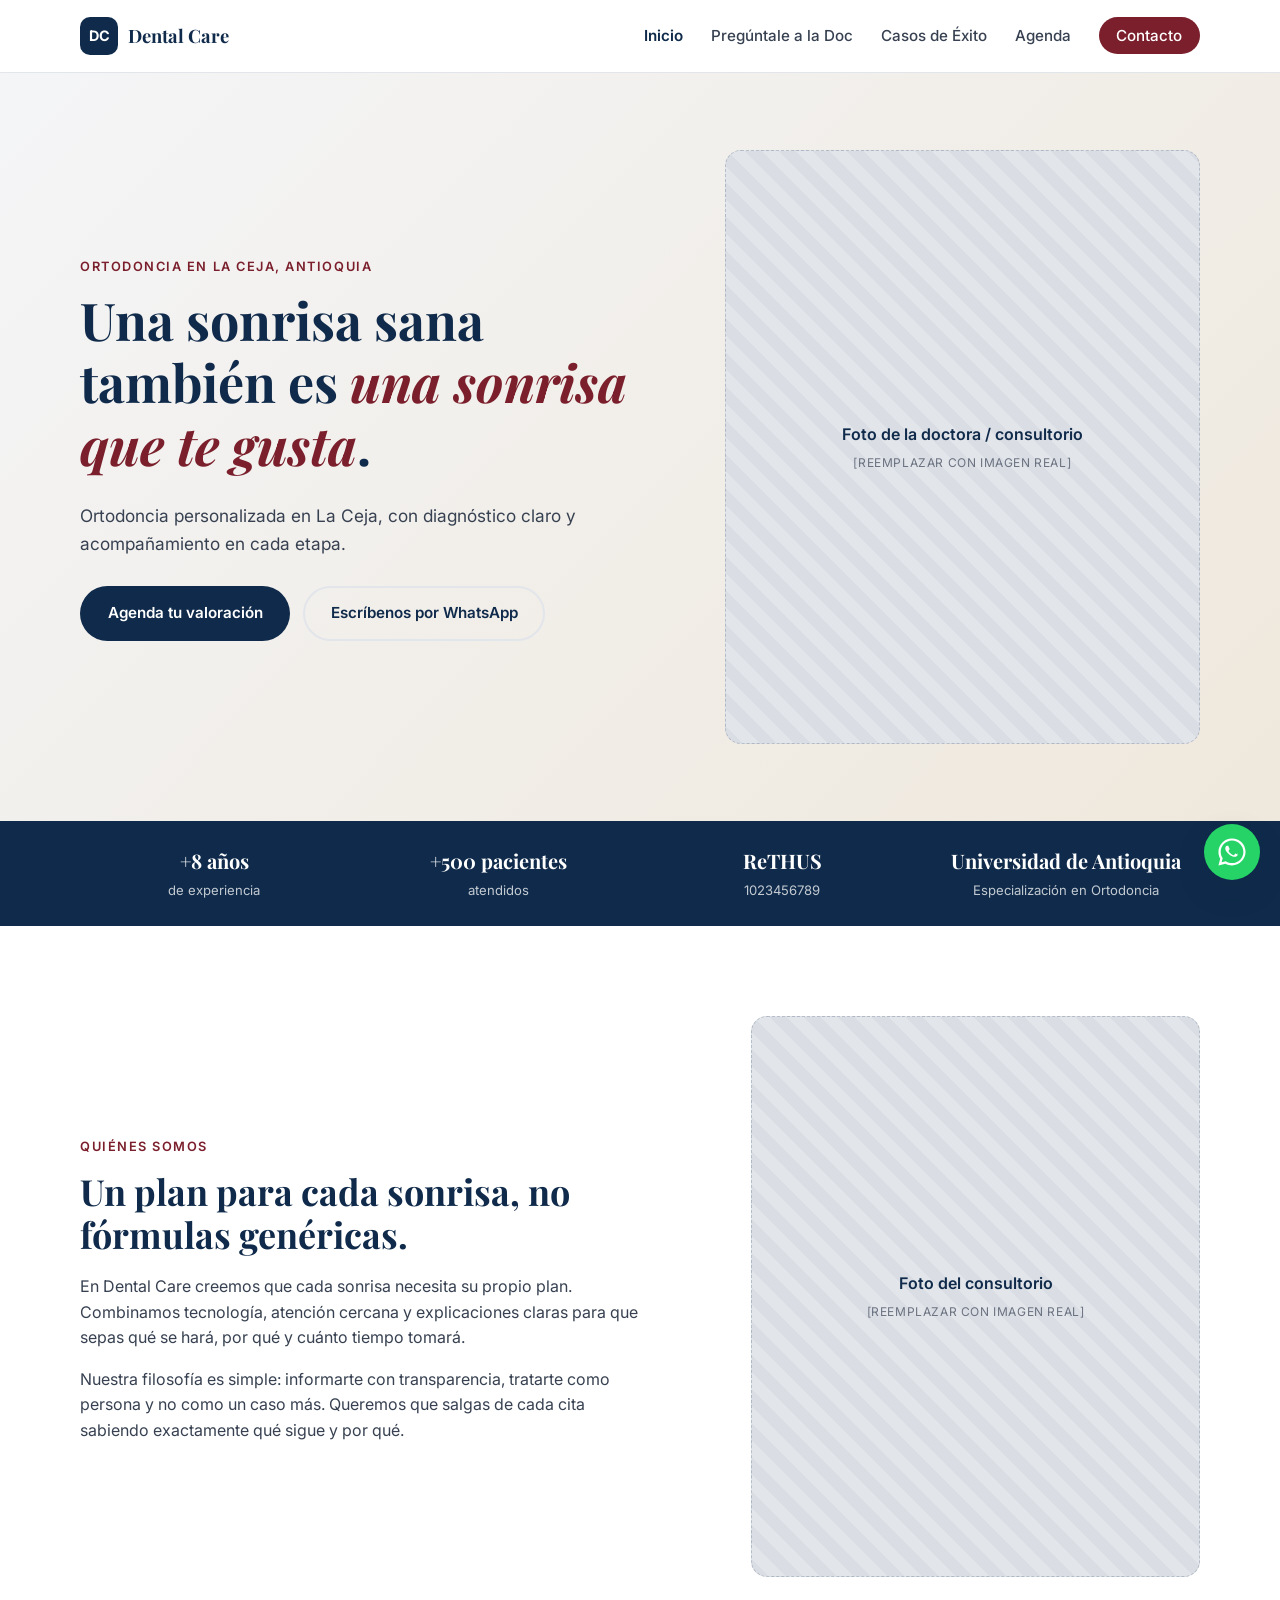
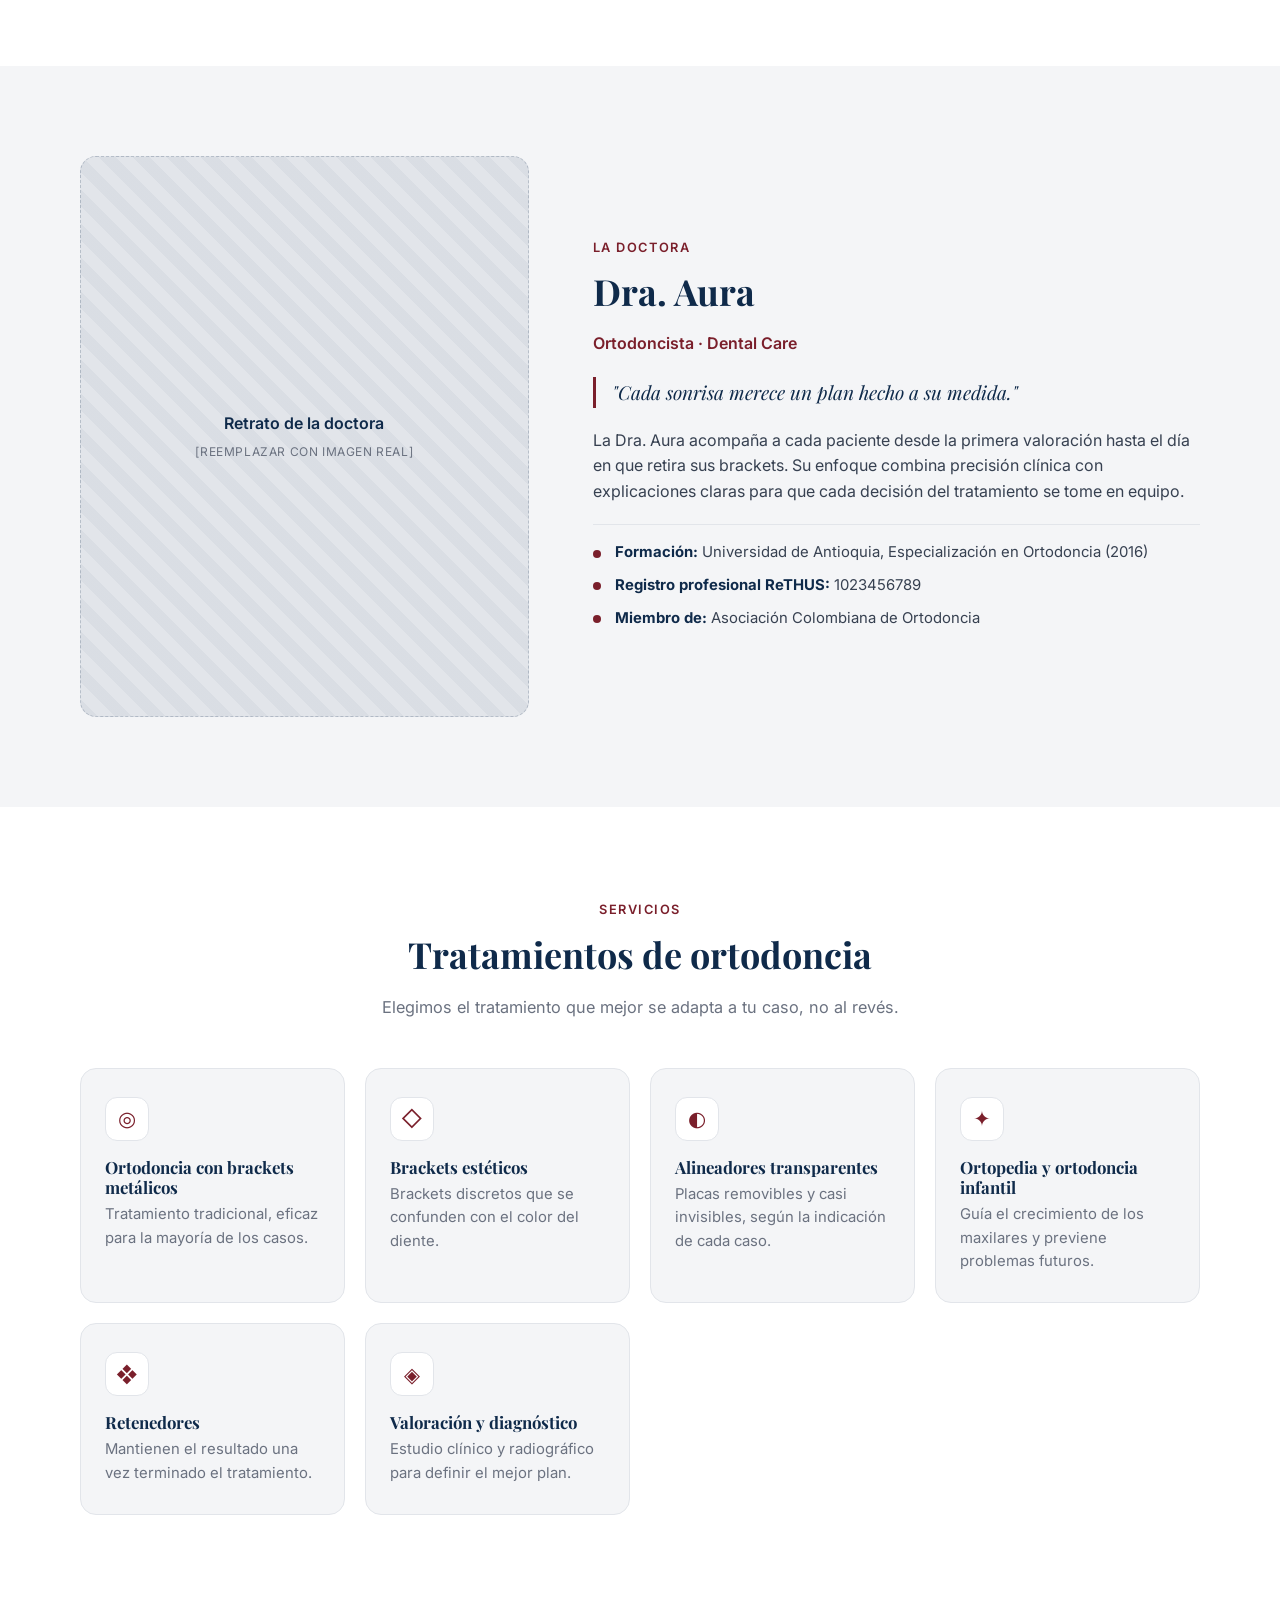
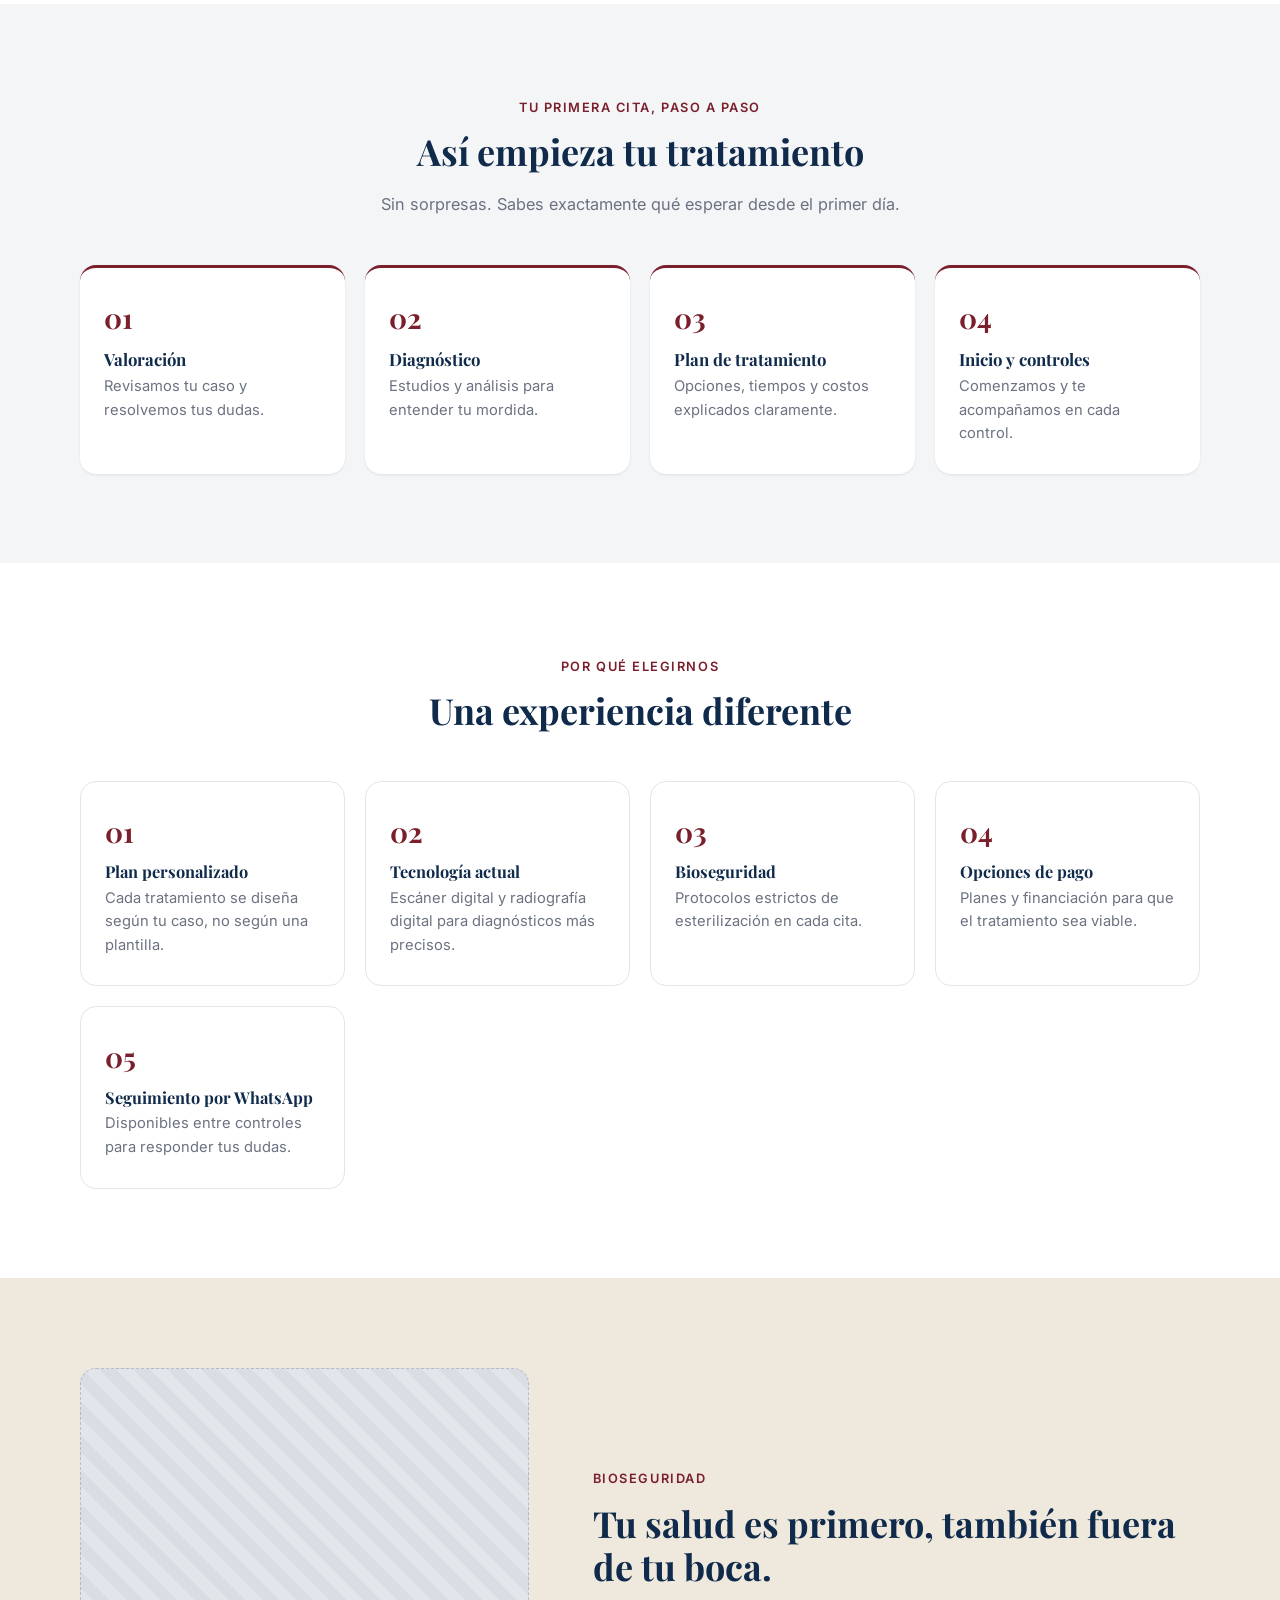
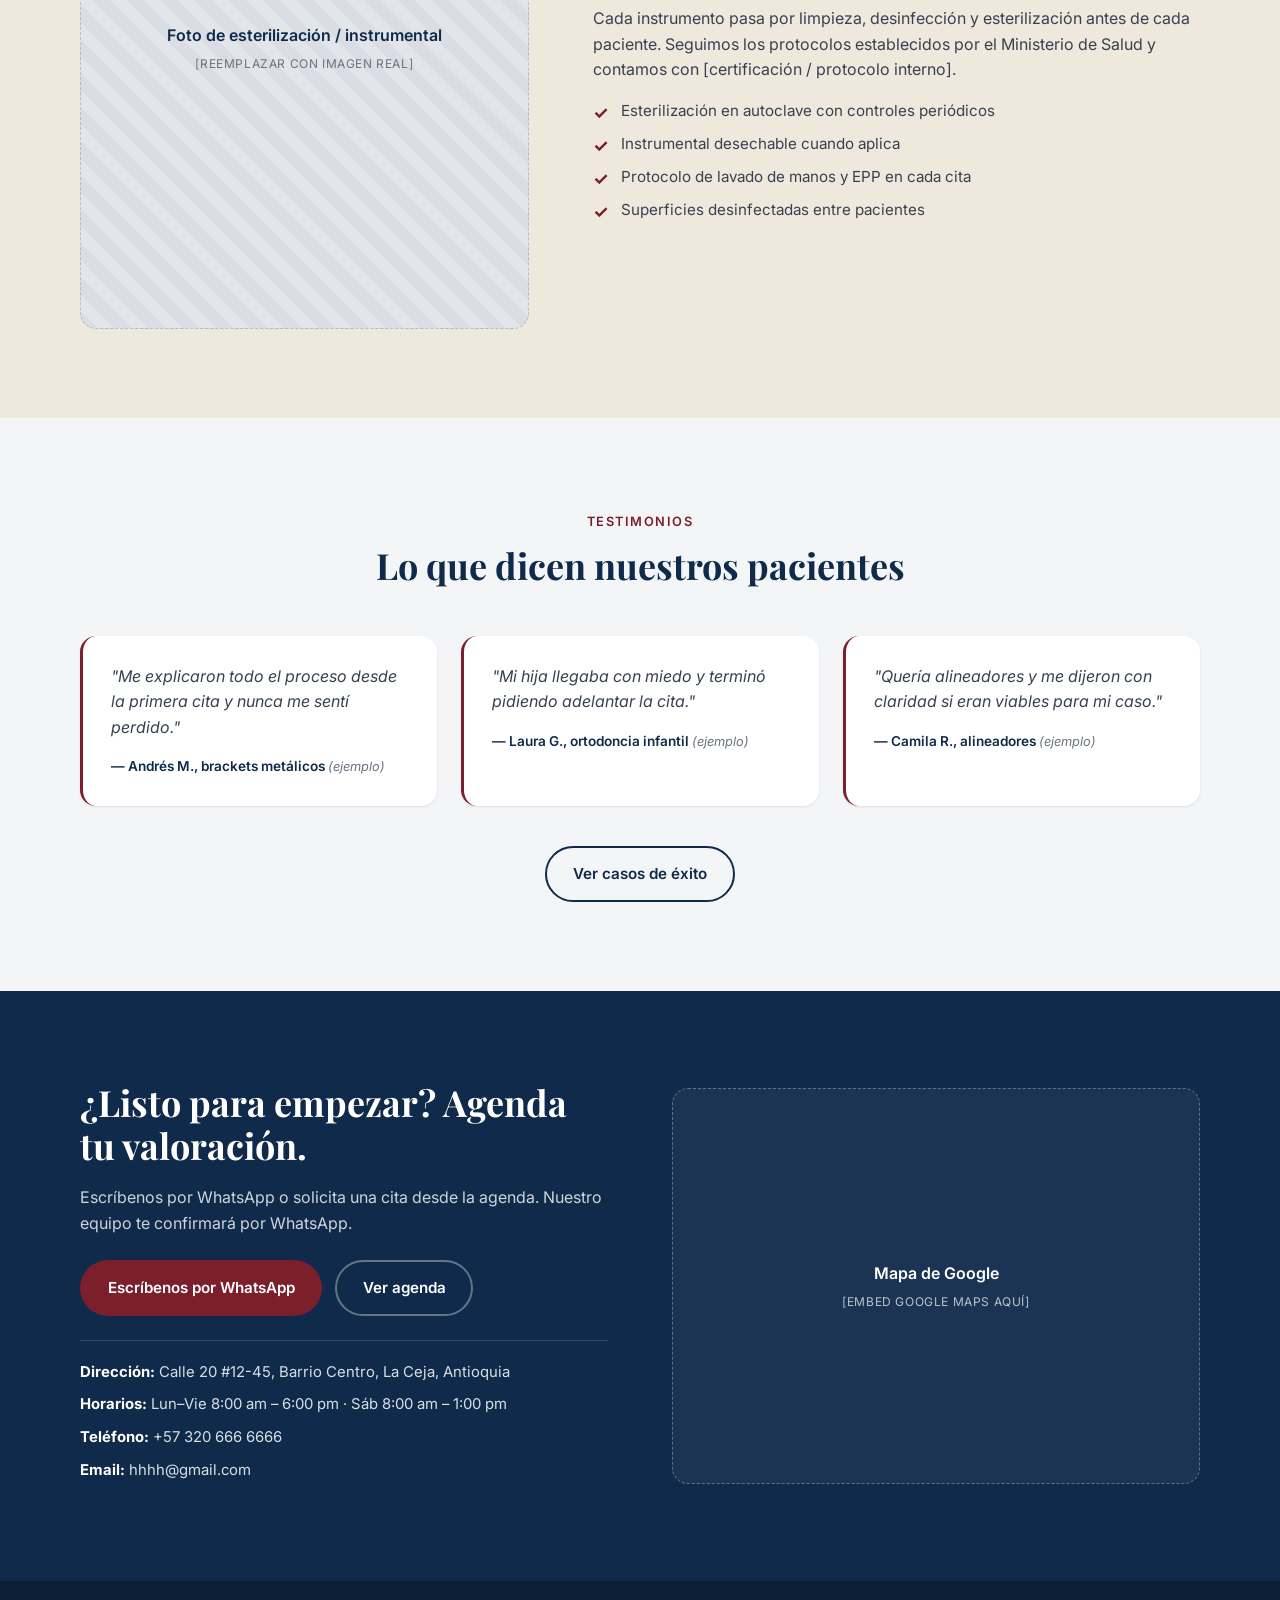
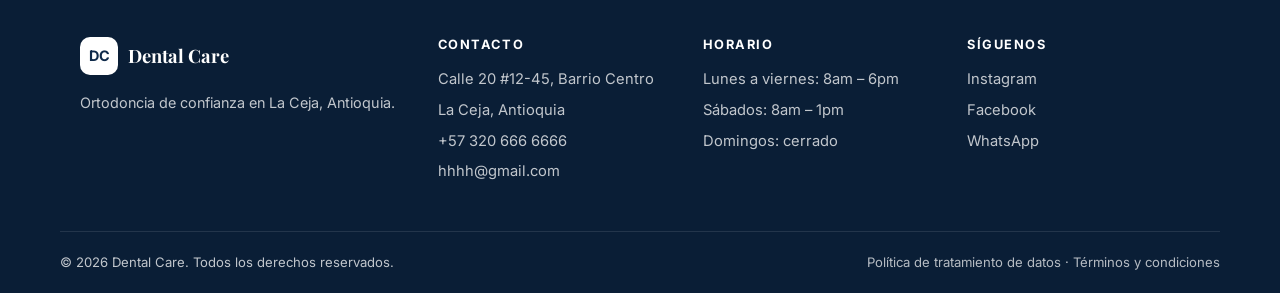
==== index.html @ 3c975a6f "Add files via upload" ====
<!DOCTYPE html>
<html lang="es">
<head>
  <meta charset="UTF-8" />
  <meta name="viewport" content="width=device-width, initial-scale=1.0" />
  <title>Dental Care | Ortodoncia en La Ceja, Antioquia</title>
  <meta name="description" content="Ortodoncia personalizada, brackets y alineadores en La Ceja, Antioquia. Diagnóstico claro y acompañamiento en cada etapa. Agenda tu valoración en Dental Care." />
  <link rel="preconnect" href="https://fonts.googleapis.com" />
  <link rel="preconnect" href="https://fonts.gstatic.com" crossorigin />
  <link href="https://fonts.googleapis.com/css2?family=Inter:wght@400;500;600;700&family=Playfair+Display:ital,wght@0,600;0,700;1,600&display=swap" rel="stylesheet" />
  <link rel="stylesheet" href="styles.css" />
</head>
<body>

  <!-- ============ HEADER ============ -->
  <header class="site-header">
    <div class="container header-inner">
      <a href="index.html" class="logo" aria-label="Dental Care - Inicio">
        <span class="logo-mark">DC</span>
        <span class="logo-text">Dental Care</span>
      </a>

      <button class="nav-toggle" aria-label="Abrir menú" aria-expanded="false" aria-controls="main-nav">
        <span></span><span></span><span></span>
      </button>

      <nav id="main-nav" class="main-nav" aria-label="Navegación principal">
        <ul>
          <li><a href="index.html" class="active">Inicio</a></li>
          <li><a href="FAQ.html">Pregúntale a la Doc</a></li>
          <li><a href="casos.html">Casos de Éxito</a></li>
          <li><a href="agenda.html">Agenda</a></li>
          <li><a href="#contacto" class="nav-cta">Contacto</a></li>
        </ul>
      </nav>
    </div>
  </header>

  <!-- ============ HERO ============ -->
  <section class="hero">
    <div class="container hero-inner">
      <div class="hero-content">
        <p class="eyebrow">Ortodoncia en La Ceja, Antioquia</p>
        <h1>Una sonrisa sana también es <em>una sonrisa que te gusta</em>.</h1>
        <p class="hero-sub">
          Ortodoncia personalizada en La Ceja, con diagnóstico claro y
          acompañamiento en cada etapa.
        </p>
        <div class="hero-actions">
          <a href="agenda.html" class="btn btn-primary">Agenda tu valoración</a>
          <a href="https://wa.me/573206666666?text=Hola%2C%20quisiera%20agendar%20una%20valoraci%C3%B3n%20en%20Dental%20Care." class="btn btn-ghost" target="_blank" rel="noopener">Escríbenos por WhatsApp</a>
        </div>
      </div>
      <div class="hero-media">
        <div class="media-placeholder">
          <span>Foto de la doctora / consultorio</span>
          <small>[REEMPLAZAR CON IMAGEN REAL]</small>
        </div>
      </div>
    </div>
  </section>

  <!-- ============ TRUST BAR ============ -->
  <section class="trust-bar" aria-label="Credenciales">
    <div class="container trust-inner">
      <div class="trust-item"><strong>+8 años</strong><span>de experiencia</span></div>
      <div class="trust-item"><strong>+500 pacientes</strong><span>atendidos</span></div>
      <div class="trust-item"><strong>ReTHUS</strong><span>1023456789</span></div>
      <div class="trust-item"><strong>Universidad de Antioquia</strong><span>Especialización en Ortodoncia</span></div>
    </div>
  </section>

  <!-- ============ QUIÉNES SOMOS ============ -->
  <section class="section philosophy">
    <div class="container philosophy-inner">
      <div class="philosophy-content">
        <p class="eyebrow">Quiénes somos</p>
        <h2>Un plan para cada sonrisa, no fórmulas genéricas.</h2>
        <p>
          En Dental Care creemos que cada sonrisa necesita su propio plan.
          Combinamos tecnología, atención cercana y explicaciones claras para
          que sepas qué se hará, por qué y cuánto tiempo tomará.
        </p>
        <p>
          Nuestra filosofía es simple: informarte con transparencia, tratarte
          como persona y no como un caso más. Queremos que salgas de cada cita
          sabiendo exactamente qué sigue y por qué.
        </p>
      </div>
      <div class="philosophy-media">
        <div class="media-placeholder">
          <span>Foto del consultorio</span>
          <small>[REEMPLAZAR CON IMAGEN REAL]</small>
        </div>
      </div>
    </div>
  </section>

  <!-- ============ LA DOCTORA ============ -->
  <section class="section about">
    <div class="container about-inner">
      <div class="about-media">
        <div class="media-placeholder">
          <span>Retrato de la doctora</span>
          <small>[REEMPLAZAR CON IMAGEN REAL]</small>
        </div>
      </div>
      <div class="about-content">
        <p class="eyebrow">La doctora</p>
        <h2>Dra. Aura</h2>
        <p class="about-role">Ortodoncista · Dental Care</p>
        <p class="about-quote">
          "Cada sonrisa merece un plan hecho a su medida."
        </p>
        <p>
          La Dra. Aura acompaña a cada paciente desde la primera valoración
          hasta el día en que retira sus brackets. Su enfoque combina precisión
          clínica con explicaciones claras para que cada decisión del tratamiento
          se tome en equipo.
        </p>
        <ul class="about-list">
          <li><strong>Formación:</strong> Universidad de Antioquia, Especialización en Ortodoncia (2016)</li>
          <li><strong>Registro profesional ReTHUS:</strong> 1023456789</li>
          <li><strong>Miembro de:</strong> Asociación Colombiana de Ortodoncia</li>
        </ul>
      </div>
    </div>
  </section>

  <!-- ============ SERVICIOS ============ -->
  <section id="servicios" class="section services">
    <div class="container">
      <header class="section-head">
        <p class="eyebrow">Servicios</p>
        <h2>Tratamientos de ortodoncia</h2>
        <p class="section-sub">Elegimos el tratamiento que mejor se adapta a tu caso, no al revés.</p>
      </header>

      <div class="services-grid">
        <article class="service-card">
          <div class="service-icon" aria-hidden="true">◎</div>
          <h3>Ortodoncia con brackets metálicos</h3>
          <p>Tratamiento tradicional, eficaz para la mayoría de los casos.</p>
        </article>
        <article class="service-card">
          <div class="service-icon" aria-hidden="true">◇</div>
          <h3>Brackets estéticos</h3>
          <p>Brackets discretos que se confunden con el color del diente.</p>
        </article>
        <article class="service-card">
          <div class="service-icon" aria-hidden="true">◐</div>
          <h3>Alineadores transparentes</h3>
          <p>Placas removibles y casi invisibles, según la indicación de cada caso.</p>
        </article>
        <article class="service-card">
          <div class="service-icon" aria-hidden="true">✦</div>
          <h3>Ortopedia y ortodoncia infantil</h3>
          <p>Guía el crecimiento de los maxilares y previene problemas futuros.</p>
        </article>
        <article class="service-card">
          <div class="service-icon" aria-hidden="true">❖</div>
          <h3>Retenedores</h3>
          <p>Mantienen el resultado una vez terminado el tratamiento.</p>
        </article>
        <article class="service-card">
          <div class="service-icon" aria-hidden="true">◈</div>
          <h3>Valoración y diagnóstico</h3>
          <p>Estudio clínico y radiográfico para definir el mejor plan.</p>
        </article>
      </div>
    </div>
  </section>

  <!-- ============ TU PRIMERA CITA, PASO A PASO ============ -->
  <section class="section process">
    <div class="container">
      <header class="section-head">
        <p class="eyebrow">Tu primera cita, paso a paso</p>
        <h2>Así empieza tu tratamiento</h2>
        <p class="section-sub">Sin sorpresas. Sabes exactamente qué esperar desde el primer día.</p>
      </header>

      <ol class="process-steps">
        <li class="process-step">
          <span class="step-number">01</span>
          <h3>Valoración</h3>
          <p>Revisamos tu caso y resolvemos tus dudas.</p>
        </li>
        <li class="process-step">
          <span class="step-number">02</span>
          <h3>Diagnóstico</h3>
          <p>Estudios y análisis para entender tu mordida.</p>
        </li>
        <li class="process-step">
          <span class="step-number">03</span>
          <h3>Plan de tratamiento</h3>
          <p>Opciones, tiempos y costos explicados claramente.</p>
        </li>
        <li class="process-step">
          <span class="step-number">04</span>
          <h3>Inicio y controles</h3>
          <p>Comenzamos y te acompañamos en cada control.</p>
        </li>
      </ol>
    </div>
  </section>

  <!-- ============ POR QUÉ ELEGIRNOS ============ -->
  <section class="section why">
    <div class="container">
      <header class="section-head">
        <p class="eyebrow">Por qué elegirnos</p>
        <h2>Una experiencia diferente</h2>
      </header>

      <div class="why-grid why-grid-5">
        <div class="why-card">
          <span class="why-number">01</span>
          <h3>Plan personalizado</h3>
          <p>Cada tratamiento se diseña según tu caso, no según una plantilla.</p>
        </div>
        <div class="why-card">
          <span class="why-number">02</span>
          <h3>Tecnología actual</h3>
          <p>Escáner digital y radiografía digital para diagnósticos más precisos.</p>
        </div>
        <div class="why-card">
          <span class="why-number">03</span>
          <h3>Bioseguridad</h3>
          <p>Protocolos estrictos de esterilización en cada cita.</p>
        </div>
        <div class="why-card">
          <span class="why-number">04</span>
          <h3>Opciones de pago</h3>
          <p>Planes y financiación para que el tratamiento sea viable.</p>
        </div>
        <div class="why-card">
          <span class="why-number">05</span>
          <h3>Seguimiento por WhatsApp</h3>
          <p>Disponibles entre controles para responder tus dudas.</p>
        </div>
      </div>
    </div>
  </section>

  <!-- ============ BIOSEGURIDAD ============ -->
  <section class="section bioseguridad">
    <div class="container bioseguridad-inner">
      <div class="bioseguridad-media">
        <div class="media-placeholder">
          <span>Foto de esterilización / instrumental</span>
          <small>[REEMPLAZAR CON IMAGEN REAL]</small>
        </div>
      </div>
      <div class="bioseguridad-content">
        <p class="eyebrow">Bioseguridad</p>
        <h2>Tu salud es primero, también fuera de tu boca.</h2>
        <p>
          Cada instrumento pasa por limpieza, desinfección y esterilización
          antes de cada paciente. Seguimos los protocolos establecidos por el
          Ministerio de Salud y contamos con [certificación / protocolo interno].
        </p>
        <ul class="bioseguridad-list">
          <li>Esterilización en autoclave con controles periódicos</li>
          <li>Instrumental desechable cuando aplica</li>
          <li>Protocolo de lavado de manos y EPP en cada cita</li>
          <li>Superficies desinfectadas entre pacientes</li>
        </ul>
      </div>
    </div>
  </section>

  <!-- ============ TESTIMONIOS TEASER ============ -->
  <section class="section testimonials">
    <div class="container">
      <header class="section-head">
        <p class="eyebrow">Testimonios</p>
        <h2>Lo que dicen nuestros pacientes</h2>
      </header>

      <div class="testimonials-grid">
        <blockquote class="testimonial">
          <p>"Me explicaron todo el proceso desde la primera cita y nunca me sentí perdido."</p>
          <footer>— Andrés M., brackets metálicos <em>(ejemplo)</em></footer>
        </blockquote>
        <blockquote class="testimonial">
          <p>"Mi hija llegaba con miedo y terminó pidiendo adelantar la cita."</p>
          <footer>— Laura G., ortodoncia infantil <em>(ejemplo)</em></footer>
        </blockquote>
        <blockquote class="testimonial">
          <p>"Quería alineadores y me dijeron con claridad si eran viables para mi caso."</p>
          <footer>— Camila R., alineadores <em>(ejemplo)</em></footer>
        </blockquote>
      </div>

      <div class="center">
        <a href="casos.html" class="btn btn-outline">Ver casos de éxito</a>
      </div>
    </div>
  </section>

  <!-- ============ CTA FINAL + MAPA ============ -->
  <section id="contacto" class="section final-cta">
    <div class="container">
      <div class="final-cta-inner">
        <div class="final-cta-text">
          <h2>¿Listo para empezar? Agenda tu valoración.</h2>
          <p>Escríbenos por WhatsApp o solicita una cita desde la agenda. Nuestro equipo te confirmará por WhatsApp.</p>
          <div class="hero-actions">
            <a href="https://wa.me/573206666666?text=Hola%2C%20quisiera%20agendar%20una%20valoraci%C3%B3n%20en%20Dental%20Care." class="btn btn-vinotinto" target="_blank" rel="noopener">Escríbenos por WhatsApp</a>
            <a href="agenda.html" class="btn btn-ghost btn-ghost-light">Ver agenda</a>
          </div>
          <ul class="contact-list">
            <li><strong>Dirección:</strong> Calle 20 #12-45, Barrio Centro, La Ceja, Antioquia</li>
            <li><strong>Horarios:</strong> Lun–Vie 8:00 am – 6:00 pm · Sáb 8:00 am – 1:00 pm</li>
            <li><strong>Teléfono:</strong> <a href="tel:+573206666666">+57 320 666 6666</a></li>
            <li><strong>Email:</strong> <a href="mailto:hhhh@gmail.com">hhhh@gmail.com</a></li>
          </ul>
        </div>
        <div class="map-placeholder">
          <span>Mapa de Google</span>
          <small>[EMBED GOOGLE MAPS AQUÍ]</small>
        </div>
      </div>
    </div>
  </section>

  <!-- ============ FOOTER ============ -->
  <footer class="site-footer">
    <div class="container footer-grid">
      <div>
        <a href="index.html" class="logo logo-light">
          <span class="logo-mark">DC</span>
          <span class="logo-text">Dental Care</span>
        </a>
        <p class="footer-desc">Ortodoncia de confianza en La Ceja, Antioquia.</p>
      </div>

      <div>
        <h4>Contacto</h4>
        <ul class="footer-list">
          <li>Calle 20 #12-45, Barrio Centro</li>
          <li>La Ceja, Antioquia</li>
          <li><a href="tel:+573206666666">+57 320 666 6666</a></li>
          <li><a href="mailto:hhhh@gmail.com">hhhh@gmail.com</a></li>
        </ul>
      </div>

      <div>
        <h4>Horario</h4>
        <ul class="footer-list">
          <li>Lunes a viernes: 8am – 6pm</li>
          <li>Sábados: 8am – 1pm</li>
          <li>Domingos: cerrado</li>
        </ul>
      </div>

      <div>
        <h4>Síguenos</h4>
        <ul class="footer-list">
          <li><a href="https://instagram.com/dentalcare.laceja" target="_blank" rel="noopener">Instagram</a></li>
          <li><a href="https://facebook.com/dentalcare.laceja" target="_blank" rel="noopener">Facebook</a></li>
          <li><a href="https://wa.me/573206666666" target="_blank" rel="noopener">WhatsApp</a></li>
        </ul>
      </div>
    </div>

    <div class="container footer-bottom">
      <p>© <span id="year"></span> Dental Care. Todos los derechos reservados.</p>
      <p>
        <a href="privacidad.html">Política de tratamiento de datos</a> ·
        <a href="terminos.html">Términos y condiciones</a>
      </p>
    </div>
  </footer>

  <!-- ============ WHATSAPP FLOATING ============ -->
  <a href="https://wa.me/573206666666?text=Hola%2C%20quisiera%20agendar%20una%20valoraci%C3%B3n%20en%20Dental%20Care."
     class="whatsapp-float" aria-label="Escríbenos por WhatsApp" target="_blank" rel="noopener">
    <svg viewBox="0 0 32 32" width="28" height="28" aria-hidden="true">
      <path fill="currentColor" d="M16 .5C7.4.5.5 7.4.5 16c0 2.8.7 5.4 2 7.7L.5 31.5l8-2.1c2.2 1.2 4.8 1.9 7.5 1.9 8.6 0 15.5-6.9 15.5-15.5S24.6.5 16 .5zm0 28.2c-2.4 0-4.7-.6-6.7-1.8l-.5-.3-4.7 1.2 1.3-4.6-.3-.5c-1.3-2.1-2-4.5-2-7 0-7.1 5.8-12.9 12.9-12.9S29 8.9 29 16s-5.8 12.7-13 12.7zm7.1-9.5c-.4-.2-2.3-1.1-2.6-1.3-.4-.1-.6-.2-.9.2-.3.4-1 1.3-1.2 1.5-.2.2-.4.3-.8.1-.4-.2-1.7-.6-3.2-2-1.2-1-2-2.3-2.2-2.7-.2-.4 0-.6.2-.8.2-.2.4-.4.5-.7.2-.2.2-.4.3-.6.1-.2 0-.4 0-.6-.1-.2-.9-2.1-1.2-2.9-.3-.7-.6-.6-.9-.6h-.7c-.2 0-.6.1-.9.4-.3.4-1.2 1.2-1.2 2.8 0 1.7 1.2 3.3 1.4 3.5.2.2 2.4 3.7 5.9 5.1.8.4 1.5.6 2 .7.8.3 1.6.2 2.2.1.7-.1 2.3-.9 2.6-1.8.3-.9.3-1.7.2-1.8-.1-.2-.4-.2-.8-.4z"/>
    </svg>
  </a>

  <script src="script.js" defer></script>
</body>
</html>
---- styles.css ----
/* ============================================================
   DENTAL CARE — styles.css
   Palette:
   --blue:      #0F2A4A   (primary)
   --blue-dark: #0A1E36
   --gray-50:   #F4F5F7
   --gray-200:  #E2E5EA
   --gray-500:  #6B7280
   --beige:     #EFE8DC
   --vinotinto: #7A1F2B
   ============================================================ */

:root {
  --blue: #0F2A4A;
  --blue-dark: #0A1E36;
  --white: #FFFFFF;
  --gray-50: #F4F5F7;
  --gray-200: #E2E5EA;
  --gray-500: #6B7280;
  --gray-700: #374151;
  --beige: #EFE8DC;
  --vinotinto: #7A1F2B;
  --vinotinto-dark: #611521;

  --font-sans: 'Inter', system-ui, -apple-system, sans-serif;
  --font-display: 'Playfair Display', Georgia, serif;

  --radius: 10px;
  --radius-lg: 16px;
  --shadow-sm: 0 1px 3px rgba(15, 42, 74, .06), 0 1px 2px rgba(15, 42, 74, .04);
  --shadow-md: 0 4px 16px rgba(15, 42, 74, .08);
  --shadow-lg: 0 12px 32px rgba(15, 42, 74, .12);

  --container: 1160px;
  --transition: .2s ease;
}

/* ---------- RESET ---------- */
*, *::before, *::after { box-sizing: border-box; }
html { scroll-behavior: smooth; }
body {
  margin: 0;
  font-family: var(--font-sans);
  font-size: 16px;
  line-height: 1.6;
  color: var(--gray-700);
  background: var(--white);
  -webkit-font-smoothing: antialiased;
}
img { max-width: 100%; display: block; }
a { color: var(--blue); text-decoration: none; transition: color var(--transition); }
a:hover { color: var(--vinotinto); }
ul { padding-left: 1.1em; }
button { font: inherit; cursor: pointer; border: 0; background: none; }

h1, h2, h3, h4 {
  font-family: var(--font-display);
  color: var(--blue);
  line-height: 1.2;
  margin: 0 0 .5em;
  font-weight: 700;
}
h1 { font-size: clamp(2rem, 4vw + 1rem, 3.25rem); }
h2 { font-size: clamp(1.5rem, 2vw + 1rem, 2.25rem); }
h3 { font-size: 1.15rem; }
p { margin: 0 0 1em; }

.container {
  max-width: var(--container);
  margin: 0 auto;
  padding: 0 1.25rem;
}
.center { text-align: center; }
.eyebrow {
  display: inline-block;
  font-family: var(--font-sans);
  font-size: .8rem;
  font-weight: 600;
  letter-spacing: .12em;
  text-transform: uppercase;
  color: var(--vinotinto);
  margin-bottom: .75rem;
}

/* ---------- BUTTONS ---------- */
.btn {
  display: inline-block;
  padding: .85rem 1.6rem;
  border-radius: 999px;
  font-weight: 600;
  font-size: .95rem;
  text-align: center;
  transition: all var(--transition);
  border: 2px solid transparent;
}
.btn-primary { background: var(--blue); color: var(--white); }
.btn-primary:hover { background: var(--blue-dark); color: var(--white); transform: translateY(-1px); box-shadow: var(--shadow-md); }
.btn-outline { border-color: var(--blue); color: var(--blue); }
.btn-outline:hover { background: var(--blue); color: var(--white); }
.btn-ghost { color: var(--blue); border-color: var(--gray-200); }
.btn-ghost:hover { border-color: var(--blue); }
.btn-ghost-light { color: var(--white); border-color: rgba(255,255,255,.35); }
.btn-ghost-light:hover { border-color: var(--white); color: var(--white); }
.btn-vinotinto { background: var(--vinotinto); color: var(--white); }
.btn-vinotinto:hover { background: var(--vinotinto-dark); color: var(--white); transform: translateY(-1px); box-shadow: var(--shadow-md); }

/* ---------- HEADER ---------- */
.site-header {
  position: sticky;
  top: 0;
  z-index: 50;
  background: rgba(255,255,255,.96);
  backdrop-filter: blur(8px);
  border-bottom: 1px solid var(--gray-200);
}
.header-inner {
  display: flex;
  align-items: center;
  justify-content: space-between;
  height: 72px;
}
.logo {
  display: inline-flex;
  align-items: center;
  gap: .6rem;
  font-family: var(--font-display);
  font-weight: 700;
  font-size: 1.15rem;
  color: var(--blue);
}
.logo:hover { color: var(--blue); }
.logo-mark {
  display: inline-grid;
  place-items: center;
  width: 38px;
  height: 38px;
  border-radius: 10px;
  background: var(--blue);
  color: var(--white);
  font-family: var(--font-sans);
  font-weight: 700;
  font-size: .9rem;
}
.logo-light .logo-text { color: var(--white); }
.logo-light .logo-mark { background: var(--white); color: var(--blue); }

.main-nav ul {
  display: flex;
  gap: 1.75rem;
  list-style: none;
  margin: 0;
  padding: 0;
  align-items: center;
}
.main-nav a { font-size: .95rem; font-weight: 500; color: var(--gray-700); }
.main-nav a.active { color: var(--blue); font-weight: 600; }
.nav-cta {
  padding: .55rem 1.1rem;
  background: var(--vinotinto);
  color: var(--white) !important;
  border-radius: 999px;
}
.nav-cta:hover { background: var(--vinotinto-dark); }

.nav-toggle { display: none; width: 40px; height: 40px; padding: 8px; border-radius: 8px; }
.nav-toggle span { display: block; height: 2px; background: var(--blue); margin: 4px 0; border-radius: 2px; transition: var(--transition); }

/* ---------- HERO ---------- */
.hero {
  background: linear-gradient(135deg, var(--gray-50) 0%, var(--beige) 100%);
  padding: clamp(3rem, 6vw, 5.5rem) 0;
}
.hero-inner {
  display: grid;
  grid-template-columns: 1.1fr .9fr;
  gap: clamp(2rem, 5vw, 4rem);
  align-items: center;
}
.hero-content h1 em { font-style: italic; color: var(--vinotinto); }
.hero-sub { font-size: 1.08rem; color: var(--gray-700); max-width: 52ch; margin-bottom: 1.75rem; }
.hero-actions { display: flex; flex-wrap: wrap; gap: .8rem; }

.media-placeholder {
  aspect-ratio: 4 / 5;
  border-radius: var(--radius-lg);
  background:
    repeating-linear-gradient(45deg, rgba(15,42,74,.04) 0 12px, transparent 12px 24px),
    var(--gray-200);
  display: grid;
  place-content: center;
  text-align: center;
  padding: 1.5rem;
  color: var(--gray-500);
  border: 1px dashed rgba(15,42,74,.2);
}
.media-placeholder span { font-weight: 600; color: var(--blue); }
.media-placeholder small { display: block; margin-top: .35rem; font-size: .75rem; letter-spacing: .05em; }

/* ---------- TRUST BAR ---------- */
.trust-bar { background: var(--blue); color: var(--white); padding: 1.5rem 0; }
.trust-inner { display: grid; grid-template-columns: repeat(4, 1fr); gap: 1rem; text-align: center; }
.trust-item strong { display: block; font-family: var(--font-display); font-size: 1.25rem; color: var(--white); }
.trust-item span { font-size: .82rem; color: rgba(255,255,255,.75); }

/* ---------- SECTIONS ---------- */
.section { padding: clamp(3.5rem, 7vw, 6rem) 0; }
.section-head { text-align: center; max-width: 640px; margin: 0 auto 3rem; }
.section-sub { color: var(--gray-500); font-size: 1.02rem; }

/* ---------- QUIÉNES SOMOS (philosophy) ---------- */
.philosophy { background: var(--white); }
.philosophy-inner {
  display: grid;
  grid-template-columns: 1.15fr .85fr;
  gap: clamp(2rem, 5vw, 4rem);
  align-items: center;
}
.philosophy-content p { max-width: 56ch; }

/* ---------- LA DOCTORA (about) ---------- */
.about { background: var(--gray-50); }
.about-inner {
  display: grid;
  grid-template-columns: .85fr 1.15fr;
  gap: clamp(2rem, 5vw, 4rem);
  align-items: center;
}
.about-role { font-weight: 600; color: var(--vinotinto); margin-bottom: 1rem; }
.about-quote {
  font-family: var(--font-display);
  font-size: 1.2rem;
  font-style: italic;
  color: var(--blue);
  border-left: 3px solid var(--vinotinto);
  padding-left: 1rem;
  margin: 1.25rem 0;
}
.about-list {
  list-style: none;
  padding: 1rem 0 0;
  margin: 1.25rem 0 0;
  border-top: 1px solid var(--gray-200);
}
.about-list li {
  position: relative;
  padding-left: 1.4rem;
  font-size: .93rem;
  color: var(--gray-700);
  margin-bottom: .55rem;
}
.about-list li::before {
  content: "";
  position: absolute;
  left: 0;
  top: .55em;
  width: 8px; height: 8px;
  border-radius: 50%;
  background: var(--vinotinto);
}
.about-list strong { color: var(--blue); }

/* ---------- SERVICIOS ---------- */
.services { background: var(--white); }
.services-grid {
  display: grid;
  grid-template-columns: repeat(auto-fit, minmax(240px, 1fr));
  gap: 1.25rem;
}
.service-card {
  padding: 1.75rem 1.5rem;
  background: var(--gray-50);
  border-radius: var(--radius-lg);
  border: 1px solid var(--gray-200);
  transition: all var(--transition);
}
.service-card:hover {
  transform: translateY(-3px);
  box-shadow: var(--shadow-md);
  border-color: transparent;
}
.service-icon {
  display: inline-grid;
  place-items: center;
  width: 44px;
  height: 44px;
  border-radius: 12px;
  background: var(--white);
  color: var(--vinotinto);
  font-size: 1.3rem;
  margin-bottom: 1rem;
  border: 1px solid var(--gray-200);
}
.service-card h3 { margin-bottom: .35rem; font-size: 1.05rem; }
.service-card p { color: var(--gray-500); font-size: .93rem; margin: 0; }

/* ---------- PROCESO (steps) ---------- */
.process { background: var(--gray-50); }
.process-steps {
  list-style: none;
  padding: 0;
  margin: 0;
  display: grid;
  grid-template-columns: repeat(4, 1fr);
  gap: 1.25rem;
  counter-reset: step;
  position: relative;
}
.process-step {
  background: var(--white);
  border-radius: var(--radius-lg);
  padding: 1.75rem 1.5rem;
  box-shadow: var(--shadow-sm);
  border-top: 3px solid var(--vinotinto);
  position: relative;
}
.step-number {
  display: block;
  font-family: var(--font-display);
  font-size: 1.75rem;
  color: var(--vinotinto);
  font-weight: 700;
  margin-bottom: .5rem;
}
.process-step h3 { font-size: 1.05rem; margin-bottom: .35rem; }
.process-step p { font-size: .92rem; color: var(--gray-500); margin: 0; }

/* ---------- POR QUÉ ---------- */
.why { background: var(--white); }
.why-grid {
  display: grid;
  grid-template-columns: repeat(auto-fit, minmax(220px, 1fr));
  gap: 1.25rem;
}
.why-grid-5 { grid-template-columns: repeat(auto-fit, minmax(210px, 1fr)); }
.why-card {
  padding: 1.75rem 1.5rem;
  border: 1px solid var(--gray-200);
  border-radius: var(--radius-lg);
  transition: all var(--transition);
}
.why-card:hover { border-color: var(--blue); }
.why-number {
  display: block;
  font-family: var(--font-display);
  font-size: 1.75rem;
  color: var(--vinotinto);
  margin-bottom: .5rem;
  font-weight: 700;
}
.why-card h3 { font-size: 1.02rem; margin-bottom: .3rem; }
.why-card p { font-size: .92rem; color: var(--gray-500); margin: 0; }

/* ---------- BIOSEGURIDAD ---------- */
.bioseguridad { background: var(--beige); }
.bioseguridad-inner {
  display: grid;
  grid-template-columns: .85fr 1.15fr;
  gap: clamp(2rem, 5vw, 4rem);
  align-items: center;
}
.bioseguridad-list {
  list-style: none;
  padding: 0;
  margin: 1rem 0 0;
}
.bioseguridad-list li {
  position: relative;
  padding-left: 1.75rem;
  font-size: .95rem;
  margin-bottom: .55rem;
  color: var(--gray-700);
}
.bioseguridad-list li::before {
  content: "✓";
  position: absolute;
  left: 0;
  top: 0;
  color: var(--vinotinto);
  font-weight: 700;
  font-size: 1.1rem;
}

/* ---------- TESTIMONIOS ---------- */
.testimonials { background: var(--gray-50); }
.testimonials-grid {
  display: grid;
  grid-template-columns: repeat(auto-fit, minmax(260px, 1fr));
  gap: 1.5rem;
  margin-bottom: 2.5rem;
}
.testimonial {
  margin: 0;
  padding: 1.75rem;
  background: var(--white);
  border-radius: var(--radius-lg);
  border-left: 3px solid var(--vinotinto);
  box-shadow: var(--shadow-sm);
}
.testimonial p { font-style: italic; color: var(--gray-700); margin-bottom: 1rem; }
.testimonial footer { font-size: .85rem; font-weight: 600; color: var(--blue); }
.testimonial footer em { font-weight: 400; color: var(--gray-500); font-size: .8rem; }

/* ---------- FINAL CTA + MAPA ---------- */
.final-cta { background: var(--blue); color: var(--white); }
.final-cta-inner {
  display: grid;
  grid-template-columns: 1fr 1fr;
  gap: clamp(2rem, 5vw, 4rem);
  align-items: center;
}
.final-cta h2 { color: var(--white); }
.final-cta p { color: rgba(255,255,255,.8); }
.final-cta .hero-actions { margin: 1.5rem 0; }
.contact-list {
  list-style: none;
  padding: 1.25rem 0 0;
  margin: 0;
  border-top: 1px solid rgba(255,255,255,.15);
  font-size: .93rem;
}
.contact-list li { margin-bottom: .55rem; color: rgba(255,255,255,.85); }
.contact-list strong { color: var(--white); }
.contact-list a { color: rgba(255,255,255,.85); }
.contact-list a:hover { color: var(--white); }
.map-placeholder {
  aspect-ratio: 4 / 3;
  border-radius: var(--radius-lg);
  background: rgba(255,255,255,.05);
  border: 1px dashed rgba(255,255,255,.3);
  display: grid;
  place-content: center;
  text-align: center;
  color: rgba(255,255,255,.7);
  padding: 1.5rem;
}
.map-placeholder span { font-weight: 600; color: var(--white); }
.map-placeholder small { display: block; margin-top: .35rem; font-size: .75rem; letter-spacing: .05em; }

/* ---------- FOOTER ---------- */
.site-footer { background: var(--blue-dark); color: rgba(255,255,255,.75); padding: 3.5rem 0 0; }
.footer-grid {
  display: grid;
  grid-template-columns: 1.4fr 1fr 1fr 1fr;
  gap: 2rem;
  padding-bottom: 2.5rem;
}
.footer-desc { font-size: .9rem; margin-top: 1rem; }
.site-footer h4 {
  color: var(--white);
  font-family: var(--font-sans);
  font-size: .8rem;
  letter-spacing: .12em;
  text-transform: uppercase;
  margin-bottom: 1rem;
}
.footer-list { list-style: none; padding: 0; margin: 0; }
.footer-list li { font-size: .92rem; margin-bottom: .45rem; }
.footer-list a { color: rgba(255,255,255,.75); }
.footer-list a:hover { color: var(--white); }
.footer-bottom {
  display: flex;
  justify-content: space-between;
  align-items: center;
  flex-wrap: wrap;
  gap: .5rem;
  padding: 1.25rem 0;
  border-top: 1px solid rgba(255,255,255,.1);
  font-size: .82rem;
}
.footer-bottom p { margin: 0; }
.footer-bottom a { color: rgba(255,255,255,.7); }
.footer-bottom a:hover { color: var(--white); }

/* ---------- WHATSAPP FLOAT ---------- */
.whatsapp-float {
  position: fixed;
  bottom: 1.25rem;
  right: 1.25rem;
  width: 56px;
  height: 56px;
  border-radius: 50%;
  background: #25D366;
  color: var(--white);
  display: grid;
  place-items: center;
  box-shadow: var(--shadow-lg);
  z-index: 40;
  transition: transform var(--transition);
}
.whatsapp-float:hover { transform: scale(1.06); color: var(--white); }

/* ---------- RESPONSIVE ---------- */
@media (max-width: 900px) {
  .hero-inner,
  .philosophy-inner,
  .about-inner,
  .bioseguridad-inner,
  .final-cta-inner { grid-template-columns: 1fr; }
  .hero-media,
  .philosophy-media,
  .bioseguridad-media { order: -1; max-width: 420px; margin: 0 auto; width: 100%; }
  .trust-inner { grid-template-columns: repeat(2, 1fr); gap: 1.5rem; }
  .process-steps { grid-template-columns: repeat(2, 1fr); }
  .footer-grid { grid-template-columns: repeat(2, 1fr); }
}

@media (max-width: 720px) {
  .nav-toggle { display: block; }
  .main-nav {
    position: absolute;
    top: 72px; left: 0; right: 0;
    background: var(--white);
    border-bottom: 1px solid var(--gray-200);
    transform: scaleY(0);
    transform-origin: top;
    transition: transform var(--transition);
    overflow: hidden;
  }
  .main-nav.open { transform: scaleY(1); }
  .main-nav ul { flex-direction: column; gap: 0; padding: 1rem 1.25rem; align-items: stretch; }
  .main-nav li { border-bottom: 1px solid var(--gray-200); }
  .main-nav li:last-child { border-bottom: 0; }
  .main-nav a { display: block; padding: .9rem 0; }
  .nav-cta { text-align: center; margin-top: .5rem; }
  .process-steps { grid-template-columns: 1fr; }
  .footer-grid { grid-template-columns: 1fr; }
  .footer-bottom { justify-content: center; text-align: center; }
}


/* ============================================================
   PREGÚNTALE A LA DOC — page-specific styles
   ============================================================ */

/* ---------- PAGE HERO (generic, reused on other pages) ---------- */
.page-hero {
  background: linear-gradient(135deg, var(--gray-50) 0%, var(--beige) 100%);
  padding: clamp(3rem, 6vw, 5rem) 0 clamp(2.5rem, 5vw, 4rem);
}
.page-hero-inner { max-width: 780px; margin: 0 auto; text-align: center; }
.page-hero-sub {
  font-size: 1.08rem;
  color: var(--gray-700);
  max-width: 60ch;
  margin: 0 auto 1.5rem;
}
.disclaimer {
  display: inline-block;
  background: var(--white);
  border: 1px solid var(--gray-200);
  border-left: 3px solid var(--vinotinto);
  border-radius: var(--radius);
  padding: .75rem 1rem;
  font-size: .9rem;
  color: var(--gray-700);
  text-align: left;
  max-width: 620px;
}
.disclaimer strong { color: var(--blue); }

/* ---------- FAQ TABS ---------- */
.faq-section { background: var(--white); }
.faq-container { max-width: 820px; }

.tabs {
  display: inline-flex;
  padding: .35rem;
  background: var(--gray-50);
  border: 1px solid var(--gray-200);
  border-radius: 999px;
  margin: 0 auto 2.5rem;
  gap: .25rem;
  width: 100%;
  max-width: 520px;
  display: flex;
}
.tab {
  flex: 1;
  padding: .7rem 1.2rem;
  font-size: .92rem;
  font-weight: 600;
  color: var(--gray-500);
  border-radius: 999px;
  transition: all var(--transition);
  text-align: center;
}
.tab:hover { color: var(--blue); }
.tab.active {
  background: var(--white);
  color: var(--blue);
  box-shadow: var(--shadow-sm);
}

.tab-panel { display: none; }
.tab-panel.active { display: block; animation: fadeIn .25s ease; }
@keyframes fadeIn {
  from { opacity: 0; transform: translateY(4px); }
  to   { opacity: 1; transform: translateY(0); }
}

/* ---------- FAQ ACCORDION ---------- */
.faq-list { display: flex; flex-direction: column; gap: .6rem; }

.faq {
  background: var(--gray-50);
  border: 1px solid var(--gray-200);
  border-radius: var(--radius);
  transition: all var(--transition);
  overflow: hidden;
}
.faq[open] {
  background: var(--white);
  border-color: var(--blue);
  box-shadow: var(--shadow-sm);
}
.faq summary {
  list-style: none;
  cursor: pointer;
  padding: 1.1rem 1.25rem;
  font-weight: 600;
  color: var(--blue);
  font-size: .98rem;
  display: flex;
  justify-content: space-between;
  align-items: center;
  gap: 1rem;
}
.faq summary::-webkit-details-marker { display: none; }
.faq summary::after {
  content: "+";
  font-size: 1.3rem;
  font-weight: 400;
  color: var(--vinotinto);
  transition: transform var(--transition);
  line-height: 1;
  flex-shrink: 0;
}
.faq[open] summary::after {
  content: "−";
  transform: rotate(180deg);
}
.faq-body {
  padding: 0 1.25rem 1.15rem;
  color: var(--gray-700);
  font-size: .95rem;
  line-height: 1.65;
}
.faq-body p { margin: 0; }
.faq-body em { color: var(--gray-500); font-style: italic; }

/* ---------- PRIVATE QUESTION FORM ---------- */
.form-section { background: var(--gray-50); }
.form-inner {
  display: grid;
  grid-template-columns: 1fr 1.15fr;
  gap: clamp(2rem, 5vw, 4rem);
  align-items: start;
  max-width: 1020px;
}
.form-intro h2 { margin-bottom: .75rem; }
.form-intro p { color: var(--gray-700); }
.form-notes {
  list-style: none;
  padding: 0;
  margin: 1.25rem 0 0;
  border-top: 1px solid var(--gray-200);
  padding-top: 1rem;
}
.form-notes li {
  position: relative;
  padding-left: 1.5rem;
  font-size: .9rem;
  color: var(--gray-500);
  margin-bottom: .5rem;
}
.form-notes li::before {
  content: "•";
  position: absolute;
  left: .35rem;
  top: 0;
  color: var(--vinotinto);
  font-weight: 700;
}

.contact-form {
  background: var(--white);
  padding: clamp(1.5rem, 3vw, 2.25rem);
  border-radius: var(--radius-lg);
  box-shadow: var(--shadow-md);
  border: 1px solid var(--gray-200);
}
.form-row { margin-bottom: 1.15rem; }
.form-row label,
.form-row .label-text {
  display: block;
  font-size: .88rem;
  font-weight: 600;
  color: var(--blue);
  margin-bottom: .4rem;
}
.form-row input[type="text"],
.form-row input[type="email"],
.form-row input[type="tel"],
.form-row textarea {
  width: 100%;
  padding: .75rem .9rem;
  font-family: inherit;
  font-size: .95rem;
  color: var(--gray-700);
  background: var(--gray-50);
  border: 1px solid var(--gray-200);
  border-radius: var(--radius);
  transition: all var(--transition);
}
.form-row input:focus,
.form-row textarea:focus {
  outline: none;
  background: var(--white);
  border-color: var(--blue);
  box-shadow: 0 0 0 3px rgba(15, 42, 74, .1);
}
.form-row textarea { resize: vertical; min-height: 110px; }

.radio-group { display: flex; flex-direction: column; gap: .5rem; }
.radio {
  display: flex;
  align-items: center;
  gap: .55rem;
  padding: .65rem .85rem;
  background: var(--gray-50);
  border: 1px solid var(--gray-200);
  border-radius: var(--radius);
  cursor: pointer;
  font-size: .93rem;
  color: var(--gray-700);
  transition: all var(--transition);
}
.radio:hover { border-color: var(--blue); }
.radio input { accent-color: var(--vinotinto); }

.checkbox {
  display: flex;
  align-items: flex-start;
  gap: .6rem;
  font-size: .85rem;
  color: var(--gray-500);
  cursor: pointer;
  margin-bottom: 1.25rem;
  line-height: 1.5;
}
.checkbox input {
  accent-color: var(--vinotinto);
  margin-top: .2rem;
  flex-shrink: 0;
}
.checkbox a { color: var(--blue); text-decoration: underline; }

.form-submit { width: 100%; }
.form-footnote {
  margin: 1rem 0 0;
  font-size: .78rem;
  color: var(--gray-500);
  text-align: center;
}

/* ---------- PAGE FORM RESPONSIVE ---------- */
@media (max-width: 860px) {
  .form-inner { grid-template-columns: 1fr; }
}




/* ============================================================
   CASOS DE ÉXITO — page-specific styles
   ============================================================ */

/* ---------- FILTER BAR ---------- */
.cases-section { background: var(--white); }

.filter-bar {
  display: flex;
  flex-wrap: wrap;
  gap: .5rem;
  justify-content: center;
  margin-bottom: 2.5rem;
}
.filter-btn {
  padding: .55rem 1.2rem;
  font-size: .9rem;
  font-weight: 600;
  color: var(--gray-500);
  background: var(--gray-50);
  border: 1px solid var(--gray-200);
  border-radius: 999px;
  transition: all var(--transition);
}
.filter-btn:hover { color: var(--blue); border-color: var(--blue); }
.filter-btn.active {
  background: var(--blue);
  color: var(--white);
  border-color: var(--blue);
}

/* ---------- CASES GRID ---------- */
.cases-grid {
  display: grid;
  grid-template-columns: repeat(auto-fit, minmax(320px, 1fr));
  gap: 1.75rem;
}
.case-card {
  background: var(--white);
  border: 1px solid var(--gray-200);
  border-radius: var(--radius-lg);
  overflow: hidden;
  transition: all var(--transition);
  display: flex;
  flex-direction: column;
}
.case-card:hover {
  box-shadow: var(--shadow-md);
  border-color: transparent;
}
.case-card[hidden] { display: none; }

/* ---------- BEFORE/AFTER SLIDER ---------- */
.case-slider {
  position: relative;
  aspect-ratio: 4 / 3;
  overflow: hidden;
  background: var(--gray-200);
  user-select: none;
  touch-action: pan-y;
  --pos: 50%;
}
.case-before,
.case-after {
  position: absolute;
  inset: 0;
  display: grid;
  place-items: center;
  font-size: .9rem;
  font-weight: 600;
  letter-spacing: .05em;
}
.case-before {
  background:
    repeating-linear-gradient(45deg, rgba(15,42,74,.06) 0 10px, transparent 10px 20px),
    #dfe3e8;
  color: var(--gray-700);
}
.case-after {
  background:
    repeating-linear-gradient(-45deg, rgba(122,31,43,.08) 0 10px, transparent 10px 20px),
    #efe2d6;
  color: var(--vinotinto);
  clip-path: inset(0 0 0 var(--pos));
}
.case-before::before,
.case-after::before {
  content: attr(data-label);
  display: none;
}
.case-handle {
  position: absolute;
  top: 0;
  bottom: 0;
  left: var(--pos);
  width: 2px;
  background: var(--white);
  transform: translateX(-50%);
  pointer-events: none;
  box-shadow: 0 0 8px rgba(0,0,0,.15);
}
.case-handle::after {
  content: "⇄";
  position: absolute;
  top: 50%;
  left: 50%;
  transform: translate(-50%, -50%);
  width: 42px;
  height: 42px;
  border-radius: 50%;
  background: var(--white);
  color: var(--blue);
  display: grid;
  place-items: center;
  font-size: 1.05rem;
  font-weight: 700;
  box-shadow: 0 2px 10px rgba(0,0,0,.2);
}
.case-range {
  position: absolute;
  inset: 0;
  width: 100%;
  height: 100%;
  opacity: 0;
  cursor: ew-resize;
  margin: 0;
  z-index: 2;
  -webkit-appearance: none;
  appearance: none;
  background: transparent;
}
.case-range::-webkit-slider-thumb {
  -webkit-appearance: none;
  width: 44px;
  height: 100%;
  cursor: ew-resize;
}
.case-range::-moz-range-thumb {
  width: 44px;
  height: 100%;
  cursor: ew-resize;
  border: 0;
  background: transparent;
}
.case-range:focus-visible { outline: none; }
.case-slider:focus-within .case-handle::after {
  box-shadow: 0 0 0 3px rgba(122, 31, 43, .3), 0 2px 10px rgba(0,0,0,.2);
}

/* ---------- CASE INFO ---------- */
.case-info {
  padding: 1.5rem 1.5rem 1.6rem;
  flex: 1;
  display: flex;
  flex-direction: column;
}
.case-tag {
  display: inline-block;
  font-size: .72rem;
  font-weight: 600;
  letter-spacing: .08em;
  text-transform: uppercase;
  color: var(--vinotinto);
  background: rgba(122, 31, 43, .08);
  padding: .3rem .7rem;
  border-radius: 999px;
  margin-bottom: .75rem;
  align-self: flex-start;
}
.case-info h3 {
  font-size: 1.15rem;
  margin-bottom: .75rem;
}
.case-meta {
  list-style: none;
  padding: 0;
  margin: 0 0 1rem;
  font-size: .88rem;
  color: var(--gray-500);
}
.case-meta li { margin-bottom: .3rem; }
.case-meta strong { color: var(--blue); font-weight: 600; }
.case-quote {
  margin: auto 0 0;
  padding-top: 1rem;
  border-top: 1px solid var(--gray-200);
  font-style: italic;
  color: var(--gray-700);
  font-size: .93rem;
  line-height: 1.55;
}
.case-quote footer {
  margin-top: .5rem;
  font-style: normal;
  font-size: .82rem;
  font-weight: 600;
  color: var(--blue);
}

/* ---------- DISCLAIMER ---------- */
.cases-disclaimer {
  text-align: center;
  font-size: .85rem;
  color: var(--gray-500);
  max-width: 600px;
  margin: 2.5rem auto 0;
  font-style: italic;
}

/* ---------- VIDEO TESTIMONIALS ---------- */
.videos-section { background: var(--gray-50); }
.videos-grid {
  display: grid;
  grid-template-columns: repeat(auto-fit, minmax(260px, 1fr));
  gap: 1.5rem;
}
.video-card { text-align: center; }
.video-placeholder {
  position: relative;
  aspect-ratio: 16 / 9;
  background:
    repeating-linear-gradient(45deg, rgba(15,42,74,.06) 0 10px, transparent 10px 20px),
    var(--gray-200);
  border-radius: var(--radius-lg);
  display: grid;
  place-content: center;
  color: var(--gray-500);
  transition: transform var(--transition);
  cursor: pointer;
  overflow: hidden;
}
.video-placeholder:hover { transform: scale(1.02); }
.video-placeholder small {
  display: block;
  margin-top: .5rem;
  font-size: .78rem;
  letter-spacing: .05em;
}
.play-btn {
  display: grid;
  place-items: center;
  width: 56px;
  height: 56px;
  border-radius: 50%;
  background: var(--vinotinto);
  color: var(--white);
  font-size: 1.2rem;
  margin: 0 auto;
  box-shadow: 0 4px 14px rgba(122, 31, 43, .35);
  padding-left: 4px;
  transition: transform var(--transition);
}
.video-placeholder:hover .play-btn { transform: scale(1.08); }
.video-caption {
  margin-top: .85rem;
  font-size: .9rem;
  color: var(--gray-700);
  font-weight: 500;
}

/* ---------- GOOGLE REVIEWS CTA ---------- */
.reviews-cta { background: var(--white); }
.reviews-cta-inner {
  display: flex;
  justify-content: space-between;
  align-items: center;
  gap: 2rem;
  flex-wrap: wrap;
  background: var(--gray-50);
  border: 1px solid var(--gray-200);
  border-radius: var(--radius-lg);
  padding: clamp(1.75rem, 4vw, 2.5rem);
}
.reviews-cta-inner h2 { margin-bottom: .5rem; }
.reviews-cta-inner p { margin: 0; color: var(--gray-500); }
.reviews-cta .btn { flex-shrink: 0; }

/* ---------- CASES RESPONSIVE ---------- */
@media (max-width: 720px) {
  .reviews-cta-inner { flex-direction: column; text-align: center; }
  .cases-grid { grid-template-columns: 1fr; }
}




/* ============================================================
   AGENDA — page-specific styles
   ============================================================ */

.agenda-section { background: var(--white); }

/* ---------- LEGEND ---------- */
.agenda-legend {
  display: flex;
  flex-wrap: wrap;
  gap: 1.25rem;
  justify-content: center;
  margin-bottom: 1.75rem;
  font-size: .88rem;
  color: var(--gray-700);
}
.legend-item {
  display: inline-flex;
  align-items: center;
  gap: .45rem;
}
.legend-dot {
  display: inline-block;
  width: 14px;
  height: 14px;
  border-radius: 4px;
}
.legend-available { background: var(--white); border: 1.5px solid var(--blue); }
.legend-busy      { background: var(--gray-200); }
.legend-blocked   { background: rgba(122, 31, 43, .15); }

/* ---------- AGENDA CARD ---------- */
.agenda-card {
  background: var(--white);
  border: 1px solid var(--gray-200);
  border-radius: var(--radius-lg);
  box-shadow: var(--shadow-sm);
  overflow: hidden;
  max-width: 1000px;
  margin: 0 auto;
}
.agenda-header {
  display: flex;
  justify-content: space-between;
  align-items: center;
  gap: 1rem;
  flex-wrap: wrap;
  padding: 1.5rem 1.75rem;
  border-bottom: 1px solid var(--gray-200);
  background: var(--gray-50);
}
.agenda-header h2 { font-size: 1.2rem; margin: 0; }
.agenda-sub {
  margin: .2rem 0 0;
  font-size: .85rem;
  color: var(--gray-500);
}
.agenda-header .btn { padding: .7rem 1.3rem; font-size: .88rem; }

/* ---------- AGENDA TABLE ---------- */
.agenda-scroll {
  overflow-x: auto;
  padding: 1.25rem 1.5rem;
}
.agenda-table {
  width: 100%;
  min-width: 640px;
  border-collapse: separate;
  border-spacing: 4px 4px;
  font-size: .82rem;
}
.agenda-table th,
.agenda-table td {
  padding: .7rem .5rem;
  text-align: center;
  vertical-align: middle;
}
.agenda-table thead th {
  font-family: var(--font-sans);
  font-weight: 600;
  color: var(--blue);
  background: var(--gray-50);
  border-radius: 8px;
  font-size: .85rem;
}
.agenda-table .col-time {
  width: 76px;
  text-align: right;
  padding-right: .75rem;
  font-family: var(--font-sans);
  font-weight: 500;
  font-size: .8rem;
  color: var(--gray-500);
  background: var(--white);
  position: sticky;
  left: 0;
  z-index: 2;
}
.agenda-table thead th.col-time {
  background: var(--gray-50);
  color: var(--blue);
}

.slot {
  border-radius: 8px;
  font-size: .72rem;
  font-weight: 500;
  transition: transform var(--transition);
}
.slot-available {
  background: var(--white);
  border: 1.5px solid var(--blue);
  color: var(--blue);
}
.slot-busy {
  background: var(--gray-200);
  color: var(--gray-500);
}
.slot-blocked {
  background: rgba(122, 31, 43, .1);
  color: var(--vinotinto);
}

.agenda-note {
  margin: 0;
  padding: 1.15rem 1.75rem;
  border-top: 1px solid var(--gray-200);
  background: var(--gray-50);
  font-size: .85rem;
  color: var(--gray-500);
  line-height: 1.55;
}
.agenda-note strong { color: var(--blue); }

/* ---------- FORM SUCCESS + DATE/SELECT ---------- */
.form-row-2 {
  display: grid;
  grid-template-columns: 1fr 1fr;
  gap: 1rem;
}
.form-row-2 > div { min-width: 0; }
.form-row-2 input,
.form-row-2 select { width: 100%; }

.form-row input[type="date"],
.form-row select {
  width: 100%;
  padding: .75rem .9rem;
  font-family: inherit;
  font-size: .95rem;
  color: var(--gray-700);
  background: var(--gray-50);
  border: 1px solid var(--gray-200);
  border-radius: var(--radius);
  transition: all var(--transition);
  -webkit-appearance: none;
  appearance: none;
}
.form-row select {
  background-image: url("data:image/svg+xml;utf8,<svg xmlns='http://www.w3.org/2000/svg' width='12' height='8' viewBox='0 0 12 8'><path fill='%230F2A4A' d='M6 8 0 0h12z'/></svg>");
  background-repeat: no-repeat;
  background-position: right .95rem center;
  background-size: 10px;
  padding-right: 2.2rem;
}
.form-row input[type="date"]:focus,
.form-row select:focus {
  outline: none;
  background-color: var(--white);
  border-color: var(--blue);
  box-shadow: 0 0 0 3px rgba(15, 42, 74, .1);
}

.form-container { position: relative; }

.form-success {
  background: var(--white);
  padding: clamp(2rem, 4vw, 2.5rem);
  border-radius: var(--radius-lg);
  box-shadow: var(--shadow-md);
  border: 1px solid var(--gray-200);
  text-align: center;
  animation: fadeIn .3s ease;
}
.success-icon {
  width: 64px;
  height: 64px;
  margin: 0 auto 1rem;
  border-radius: 50%;
  background: rgba(122, 31, 43, .1);
  color: var(--vinotinto);
  display: grid;
  place-items: center;
  font-size: 1.8rem;
  font-weight: 700;
}
.form-success h3 { font-size: 1.3rem; margin-bottom: .5rem; }
.form-success p { color: var(--gray-500); margin-bottom: 1.5rem; }

/* ---------- AGENDA RESPONSIVE ---------- */
@media (max-width: 720px) {
  .agenda-header { padding: 1.25rem; }
  .agenda-header .btn { width: 100%; }
  .agenda-scroll { padding: 1rem; }
  .form-row-2 { grid-template-columns: 1fr; }
}




/* ============================================================
   LEGAL PAGES — privacidad.html, terminos.html
   ============================================================ */

.legal-section { background: var(--white); }
.legal-container {
  max-width: 760px;
  margin: 0 auto;
}
.legal-intro {
  font-size: 1.02rem;
  color: var(--gray-700);
  background: var(--gray-50);
  border-left: 3px solid var(--vinotinto);
  padding: 1rem 1.25rem;
  border-radius: var(--radius);
  margin-bottom: 2.5rem;
}
.legal-block {
  margin-bottom: 2rem;
}
.legal-block h2 {
  font-size: 1.2rem;
  color: var(--blue);
  margin-bottom: .65rem;
  padding-bottom: .5rem;
  border-bottom: 1px solid var(--gray-200);
}
.legal-block p {
  color: var(--gray-700);
  line-height: 1.7;
  font-size: .96rem;
}
.legal-block p:last-child { margin-bottom: 0; }
.legal-block a { color: var(--blue); text-decoration: underline; }
.legal-block a:hover { color: var(--vinotinto); }

.legal-list {
  list-style: none;
  padding: 0;
  margin: 0;
}
.legal-list li {
  font-size: .94rem;
  color: var(--gray-700);
  margin-bottom: .45rem;
  padding-left: 1.25rem;
  position: relative;
}
.legal-list li::before {
  content: "·";
  position: absolute;
  left: .35rem;
  top: -.15em;
  color: var(--vinotinto);
  font-size: 1.4rem;
  font-weight: 700;
  line-height: 1;
}
.legal-list strong { color: var(--blue); }

.legal-list-bullets li::before {
  content: "•";
  font-size: 1rem;
  top: .05em;
}

.legal-footnote {
  margin-top: 3rem;
  padding: 1rem 1.25rem;
  background: rgba(122, 31, 43, .06);
  border: 1px solid rgba(122, 31, 43, .2);
  border-radius: var(--radius);
  font-size: .85rem;
  color: var(--vinotinto);
  font-style: italic;
}
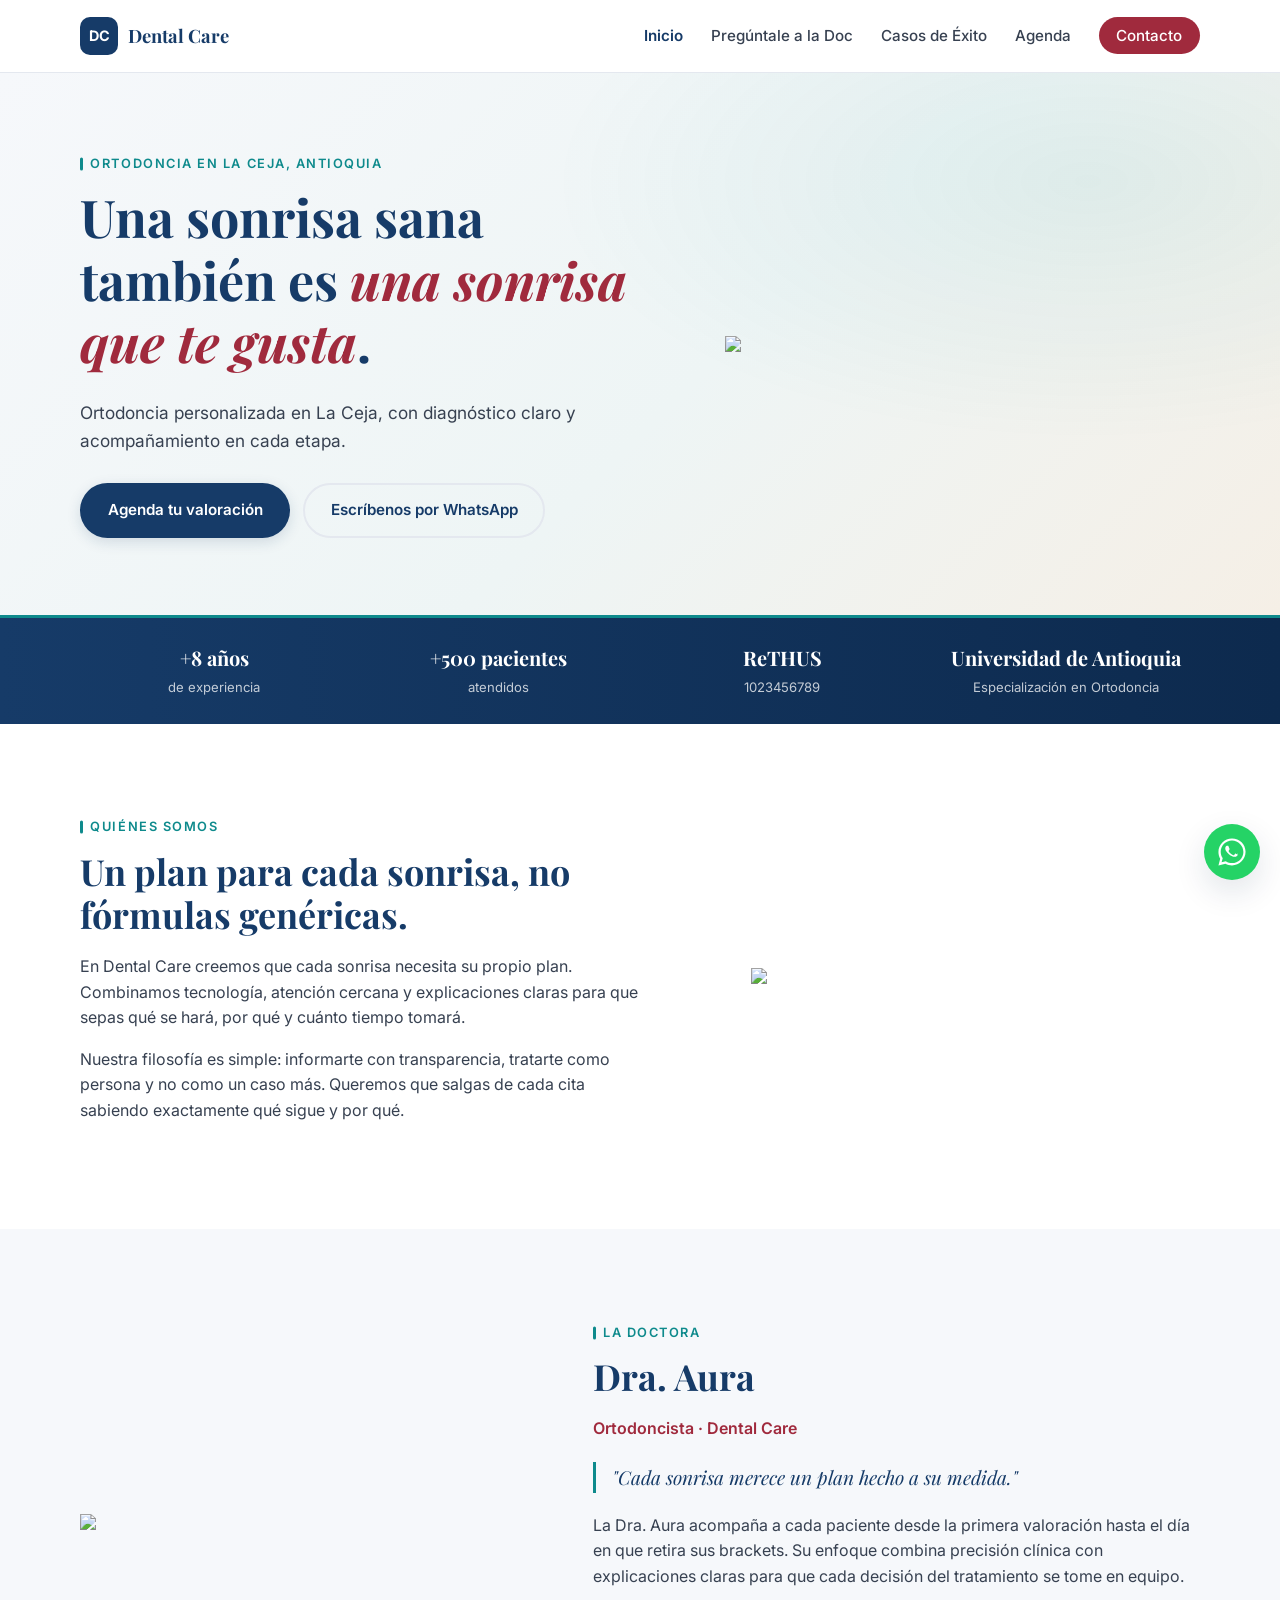
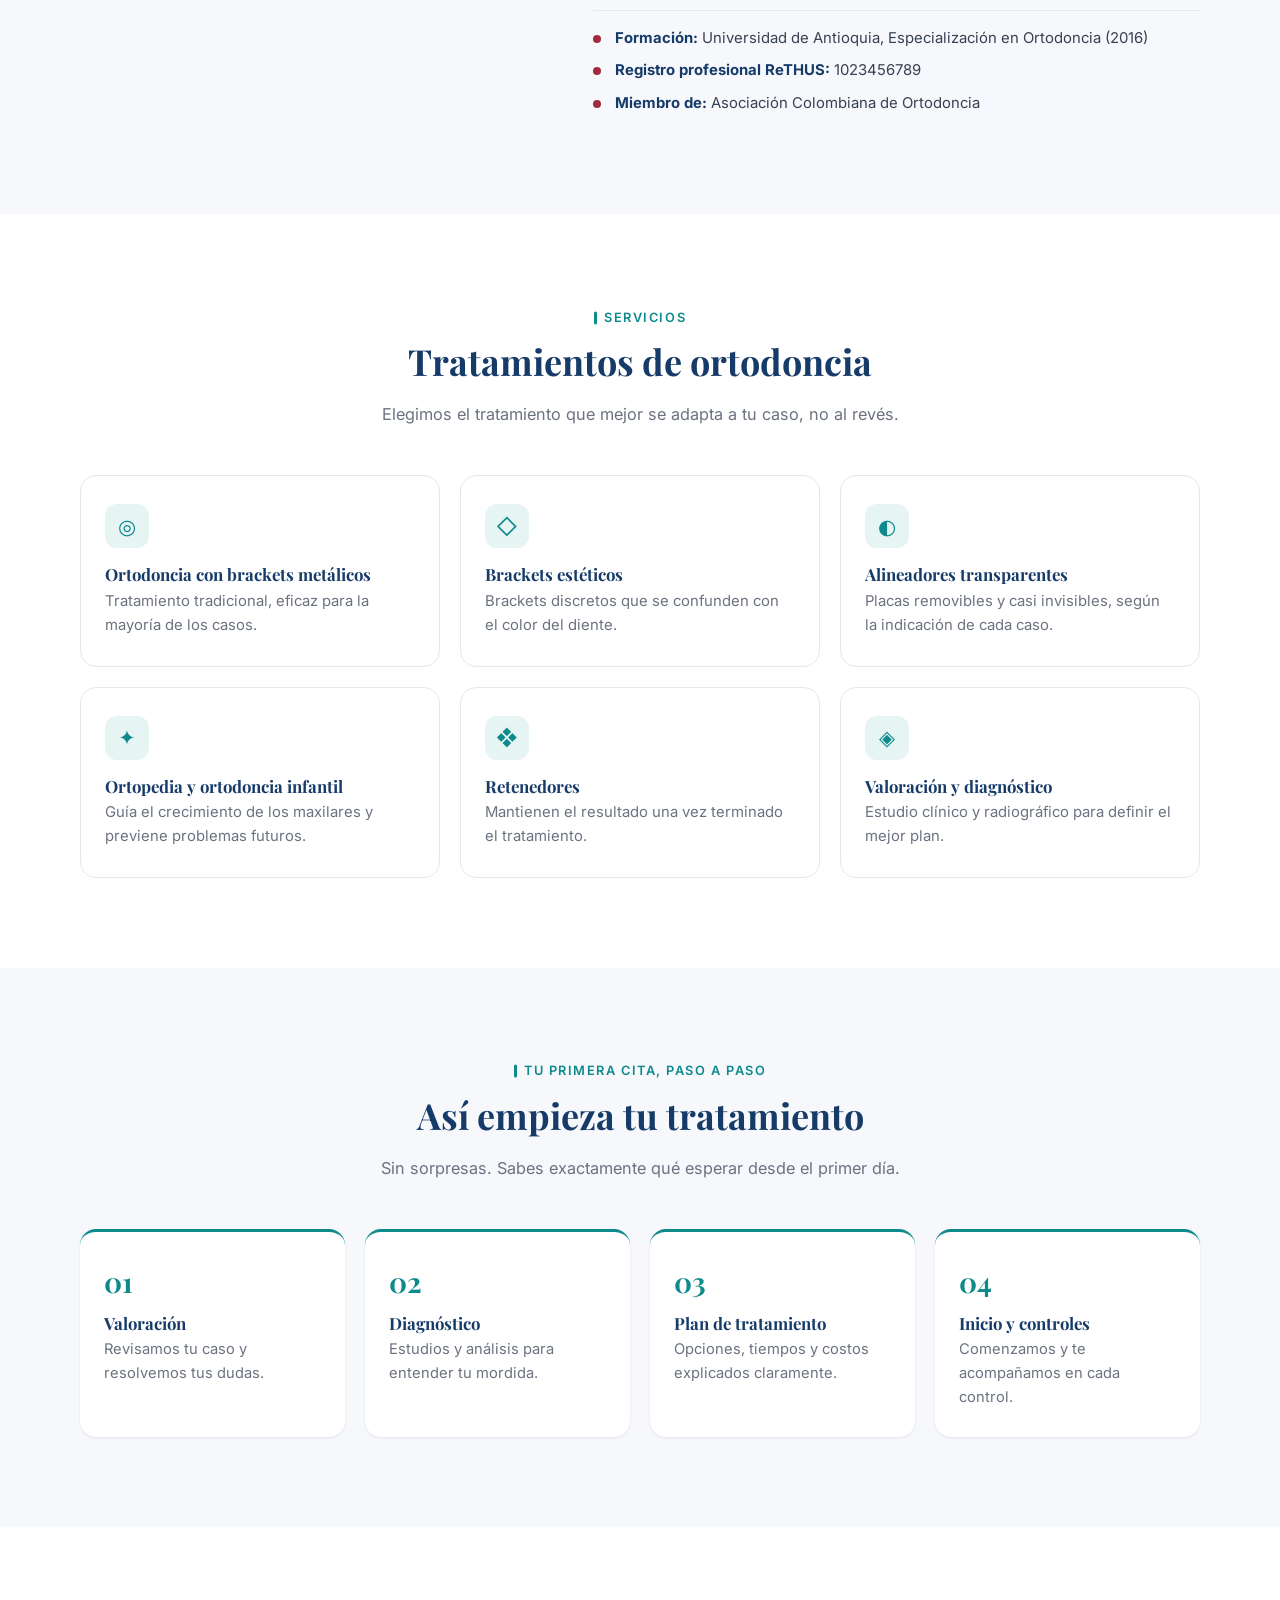
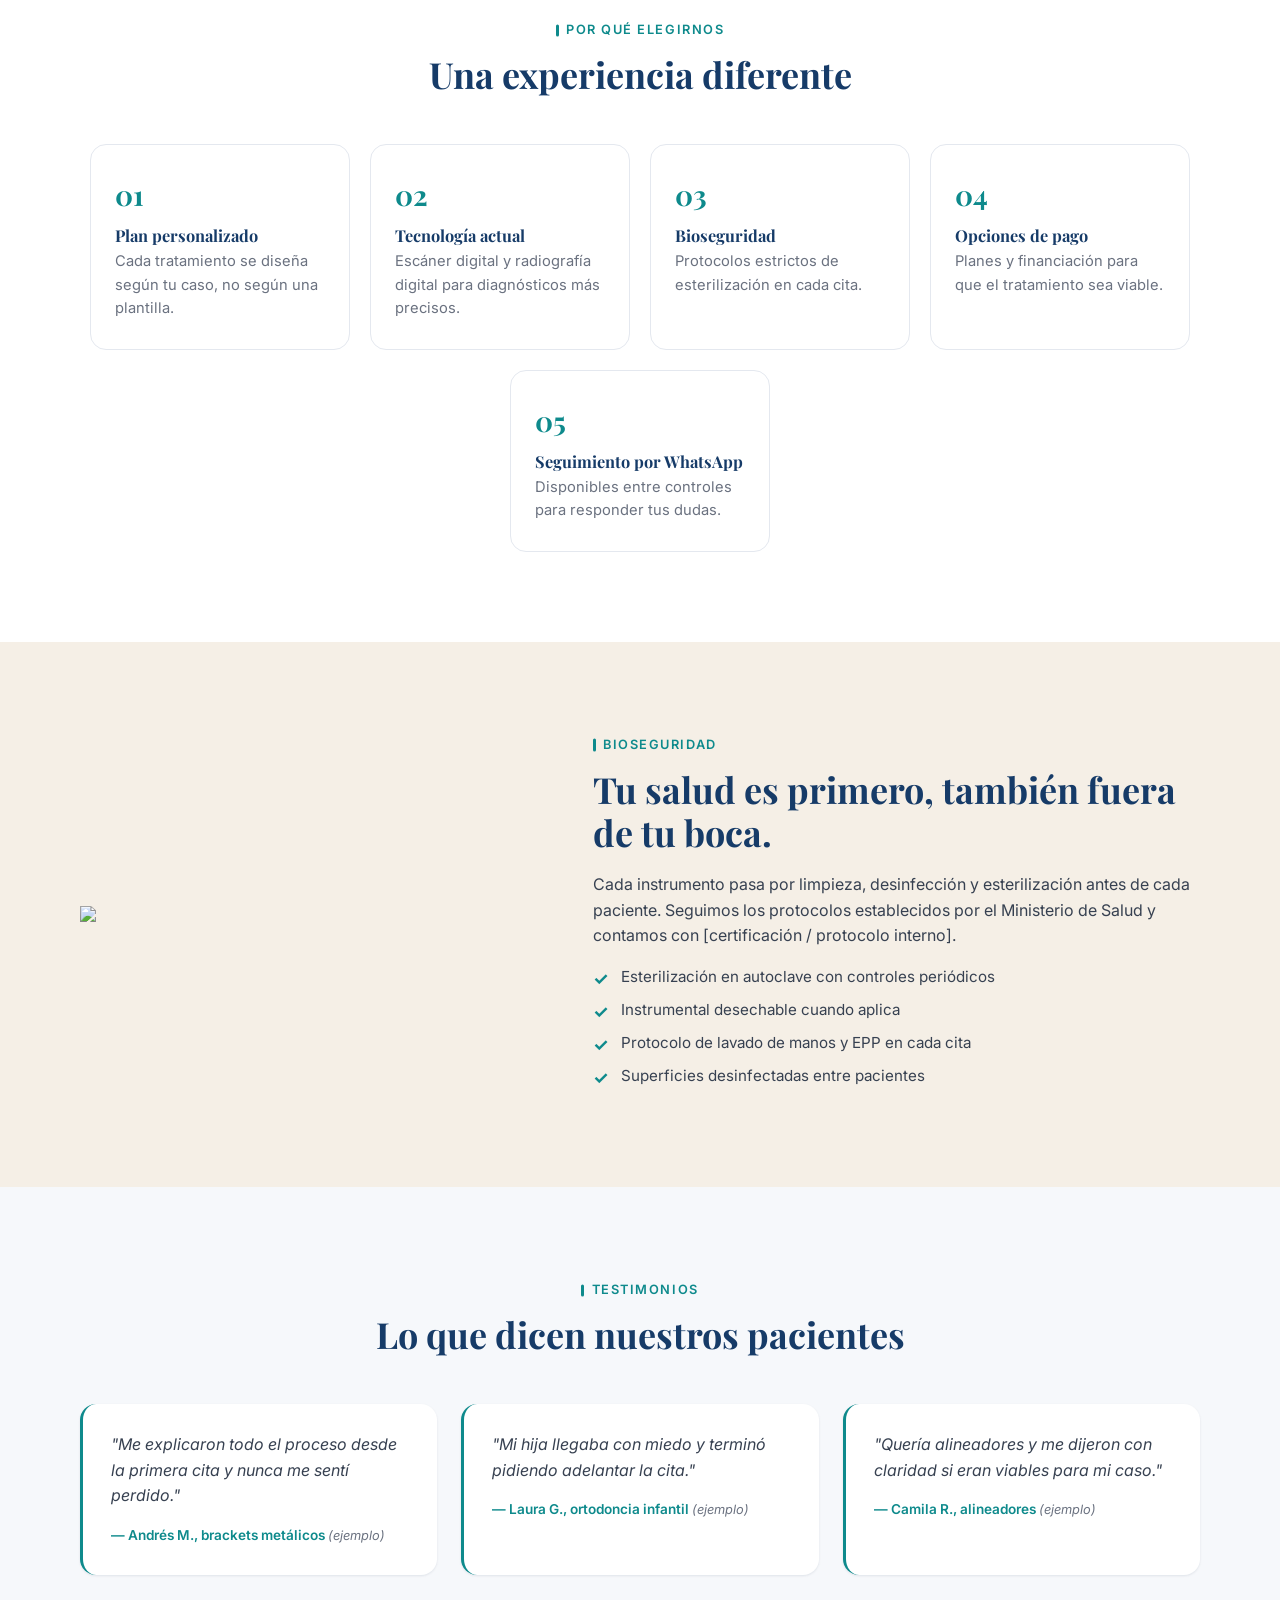
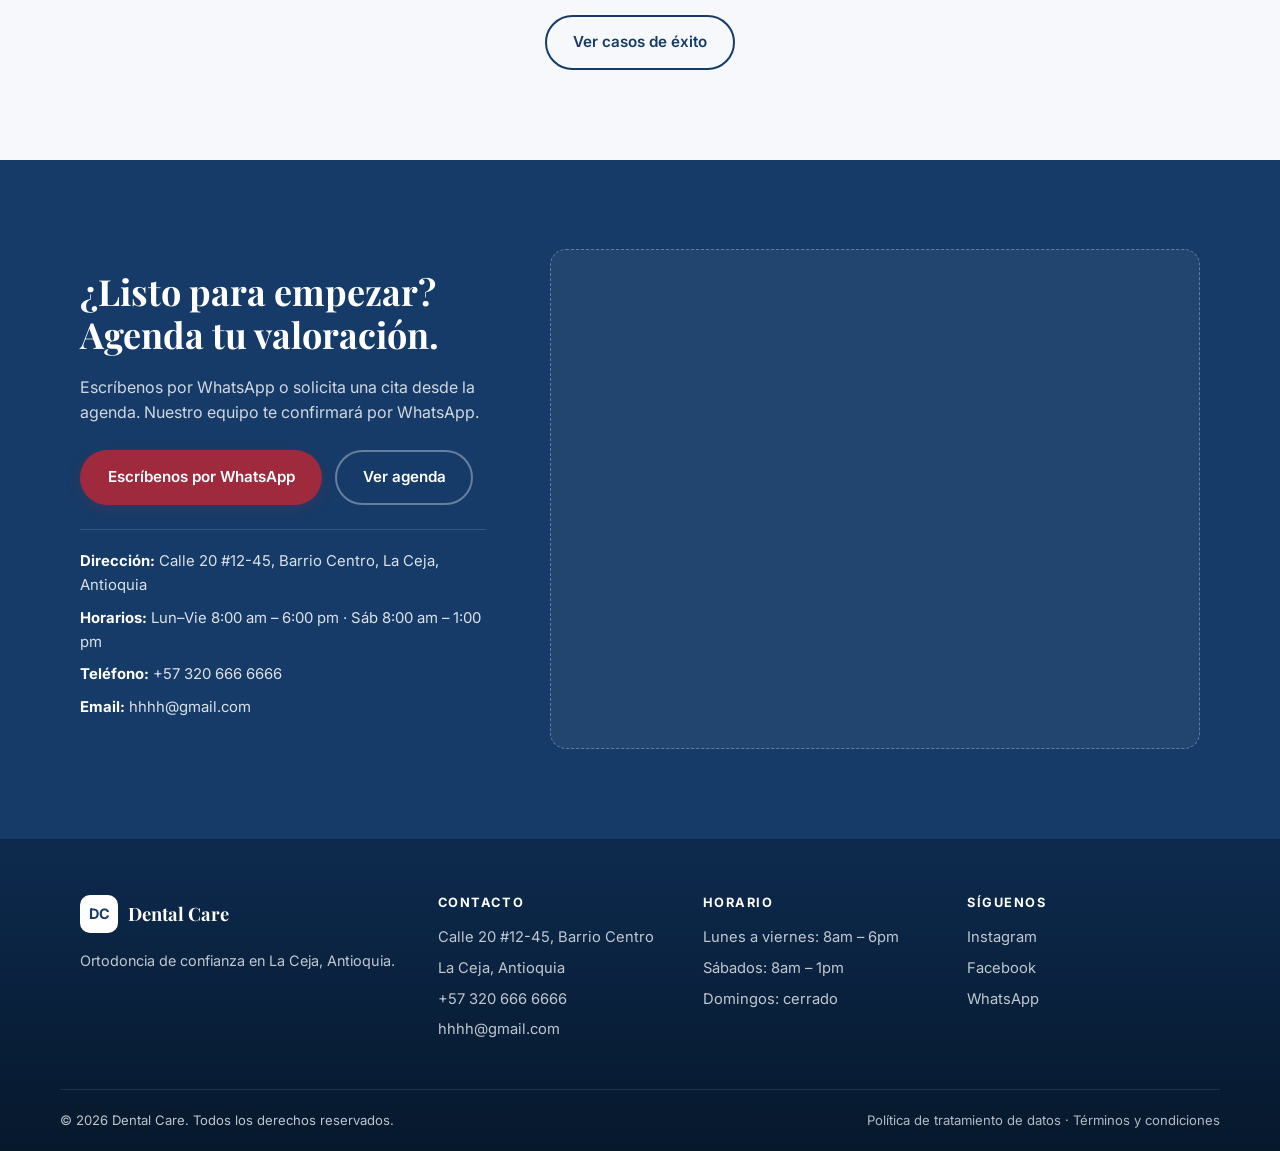
==== commit 0d98e3dc: "Update print statement from 'Hello' to 'Goodbye'" ====
--- a/index.html
+++ b/index.html
@@ -52,10 +52,7 @@
         </div>
       </div>
       <div class="hero-media">
-        <div class="media-placeholder">
-          <span>Foto de la doctora / consultorio</span>
-          <small>[REEMPLAZAR CON IMAGEN REAL]</small>
-        </div>
+        <img src="images/hero.jpg" class="media-img">
       </div>
     </div>
   </section>
@@ -88,10 +85,7 @@
         </p>
       </div>
       <div class="philosophy-media">
-        <div class="media-placeholder">
-          <span>Foto del consultorio</span>
-          <small>[REEMPLAZAR CON IMAGEN REAL]</small>
-        </div>
+        <img src="images/consultorio.jpg" class="media-img">
       </div>
     </div>
   </section>
@@ -100,10 +94,7 @@
   <section class="section about">
     <div class="container about-inner">
       <div class="about-media">
-        <div class="media-placeholder">
-          <span>Retrato de la doctora</span>
-          <small>[REEMPLAZAR CON IMAGEN REAL]</small>
-        </div>
+        <img src="images/doctora.jpg" class="media-img">
       </div>
       <div class="about-content">
         <p class="eyebrow">La doctora</p>
@@ -247,10 +238,7 @@
   <section class="section bioseguridad">
     <div class="container bioseguridad-inner">
       <div class="bioseguridad-media">
-        <div class="media-placeholder">
-          <span>Foto de esterilización / instrumental</span>
-          <small>[REEMPLAZAR CON IMAGEN REAL]</small>
-        </div>
+        <img src="images/instrumental.jpg" class="media-img">
       </div>
       <div class="bioseguridad-content">
         <p class="eyebrow">Bioseguridad</p>
@@ -318,8 +306,7 @@
           </ul>
         </div>
         <div class="map-placeholder">
-          <span>Mapa de Google</span>
-          <small>[EMBED GOOGLE MAPS AQUÍ]</small>
+          <iframe src="https://www.google.com/maps/embed?pb=!1m14!1m12!1m3!1d627.1090133378145!2d-75.43542546670955!3d6.0317807459325605!2m3!1f0!2f0!3f0!3m2!1i1024!2i768!4f13.1!5e1!3m2!1ses-419!2sco!4v1795130136363!5m2!1ses-419!2sco" width="600" height="450" style="border:0;" allowfullscreen="" loading="lazy" referrerpolicy="strict-origin-when-cross-origin"></iframe>
         </div>
       </div>
     </div>
@@ -384,4 +371,4 @@
 
   <script src="script.js" defer></script>
 </body>
-</html>+</html>
--- a/styles.css
+++ b/styles.css
@@ -1343,4 +1343,230 @@
   font-size: .85rem;
   color: var(--vinotinto);
   font-style: italic;
-}+}
+
+
+/* ============================================================
+   DESIGN A — VIVID REFINEMENT
+   Brighter navy · teal accent · warmer cream · subtle depth
+   ============================================================ */
+
+:root {
+  /* New vivid palette */
+  --blue: #163B68;
+  --blue-dark: #0D2A4E;
+  --teal: #0E8A8C;
+  --teal-light: #E6F4F4;
+  --vinotinto: #A02A3D;
+  --vinotinto-dark: #7F1F2E;
+  --beige: #F5EFE6;
+  --gray-50: #F6F8FB;
+  --gray-200: #E4E8EF;
+
+  color-scheme: light;
+}
+
+/* Prevent Chrome forced-dark weirdness */
+html { color-scheme: light; }
+
+/* --- Depth & warmth on section backgrounds --- */
+.hero {
+  background:
+    radial-gradient(ellipse 70% 80% at 85% 20%, rgba(14,138,140,.08) 0%, transparent 60%),
+    linear-gradient(135deg, #F6F8FB 0%, #EEF5F5 55%, #F5EFE6 100%);
+}
+
+.trust-bar {
+  background: linear-gradient(90deg, var(--blue) 0%, var(--blue-dark) 100%);
+  border-top: 3px solid var(--teal);
+}
+
+/* --- Service icons pop with teal --- */
+.service-icon {
+  background: var(--teal-light);
+  color: var(--teal);
+  border-color: transparent;
+}
+
+.service-card {
+  background: #FFFFFF;
+  border-color: var(--gray-200);
+}
+.service-card:hover {
+  border-color: var(--teal);
+  box-shadow: 0 8px 24px rgba(14,138,140,.12);
+}
+
+/* --- Why cards — teal hover accent --- */
+.why-card:hover {
+  border-color: var(--teal);
+  box-shadow: 0 6px 20px rgba(14,138,140,.08);
+}
+.why-number {
+  color: var(--teal);
+}
+
+/* --- About quote block — teal accent instead of vinotinto --- */
+.about-quote {
+  border-left-color: var(--teal);
+}
+
+/* --- Process steps — teal number badge --- */
+.process-step {
+  border-top-color: var(--teal);
+}
+.step-number {
+  color: var(--teal);
+}
+
+/* --- Bioseguridad — warm cream with teal checkmarks --- */
+.bioseguridad-list li::before {
+  color: var(--teal);
+}
+
+/* --- FAQ accent --- */
+.faq[open] {
+  border-color: var(--teal);
+  box-shadow: 0 4px 16px rgba(14,138,140,.08);
+}
+.faq summary::after {
+  color: var(--teal);
+}
+
+/* --- Tab / filter active state --- */
+.tab.active {
+  color: var(--teal);
+}
+.filter-btn.active {
+  background: var(--teal);
+  border-color: var(--teal);
+}
+.filter-btn:hover {
+  color: var(--teal);
+  border-color: var(--teal);
+}
+
+/* --- Buttons — more depth on hover --- */
+.btn-primary {
+  box-shadow: 0 4px 14px rgba(22,59,104,.15);
+}
+.btn-primary:hover {
+  box-shadow: 0 8px 22px rgba(22,59,104,.25);
+}
+.btn-vinotinto {
+  box-shadow: 0 4px 14px rgba(160,42,61,.2);
+}
+.btn-vinotinto:hover {
+  box-shadow: 0 8px 22px rgba(160,42,61,.3);
+}
+
+/* --- Eyebrow accent (used across pages) --- */
+.eyebrow {
+  color: var(--teal);
+  position: relative;
+  padding-left: .65rem;
+}
+.eyebrow::before {
+  content: "";
+  position: absolute;
+  left: 0;
+  top: 50%;
+  transform: translateY(-50%);
+  width: 3px;
+  height: 1em;
+  background: var(--teal);
+  border-radius: 2px;
+}
+
+/* --- Testimonial left border — teal --- */
+.testimonial {
+  border-left-color: var(--teal);
+}
+.testimonial footer {
+  color: var(--teal);
+}
+
+/* --- Case tag — teal tint --- */
+.case-tag {
+  color: var(--teal);
+  background: rgba(14,138,140,.1);
+}
+
+/* --- Success icon — teal --- */
+.success-icon {
+  background: rgba(14,138,140,.12);
+  color: var(--teal);
+}
+
+/* --- Form focus — teal ring --- */
+.form-row input:focus,
+.form-row textarea:focus,
+.form-row select:focus {
+  border-color: var(--teal);
+  box-shadow: 0 0 0 3px rgba(14,138,140,.15);
+}
+
+/* --- Play button — teal instead of vinotinto --- */
+.play-btn {
+  background: var(--teal);
+  box-shadow: 0 4px 14px rgba(14,138,140,.35);
+}
+
+/* --- Case slider handle — teal --- */
+.case-handle::after {
+  color: var(--teal);
+}
+
+/* --- Legend available — teal --- */
+.legend-available {
+  border-color: var(--teal);
+}
+.slot-available {
+  border-color: var(--teal);
+  color: var(--teal);
+}
+
+/* --- Footer — deep gradient --- */
+.site-footer {
+  background: linear-gradient(180deg, var(--blue-dark) 0%, #06182C 100%);
+}
+
+/* ============================================================
+   GRID SYMMETRY
+   ============================================================ */
+
+/* Services: lock to 3 per row on desktop (3+3, never 4+2) */
+.services-grid {
+  grid-template-columns: repeat(auto-fit, minmax(260px, 1fr));
+}
+@media (min-width: 900px) {
+  .services-grid {
+    grid-template-columns: repeat(3, 1fr);
+  }
+}
+
+/* Por qué elegirnos (5 items): flex + center so last row is balanced */
+.why-grid-5 {
+  display: flex;
+  flex-wrap: wrap;
+  justify-content: center;
+  gap: 1.25rem;
+}
+.why-grid-5 .why-card {
+  flex: 1 1 210px;
+  max-width: 260px;
+}
+
+/* Process steps (4): lock to 4 desktop, 2 tablet, 1 mobile */
+@media (min-width: 900px) {
+  .process-steps {
+    grid-template-columns: repeat(4, 1fr);
+  }
+}
+
+/* Cases: 3 per row on desktop for 3+3 balance */
+@media (min-width: 900px) {
+  .cases-grid {
+    grid-template-columns: repeat(3, 1fr);
+  }
+}
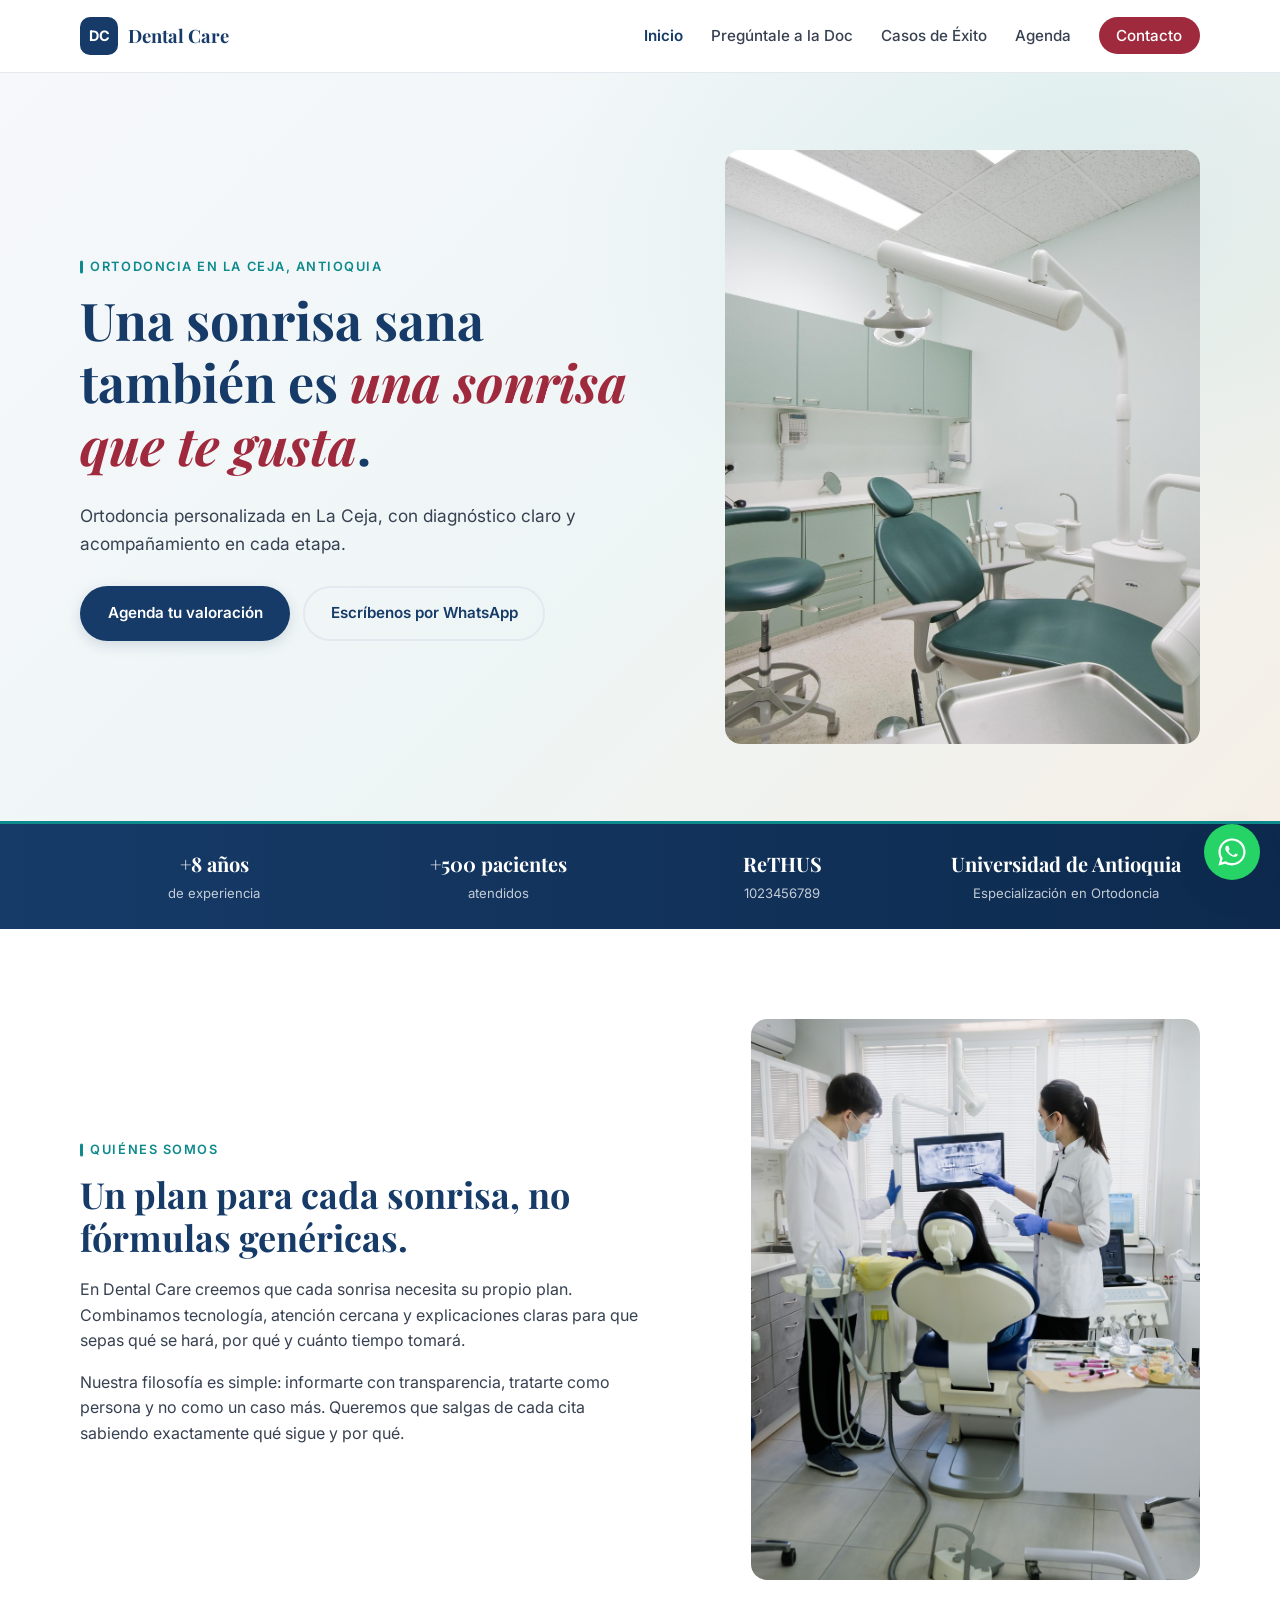
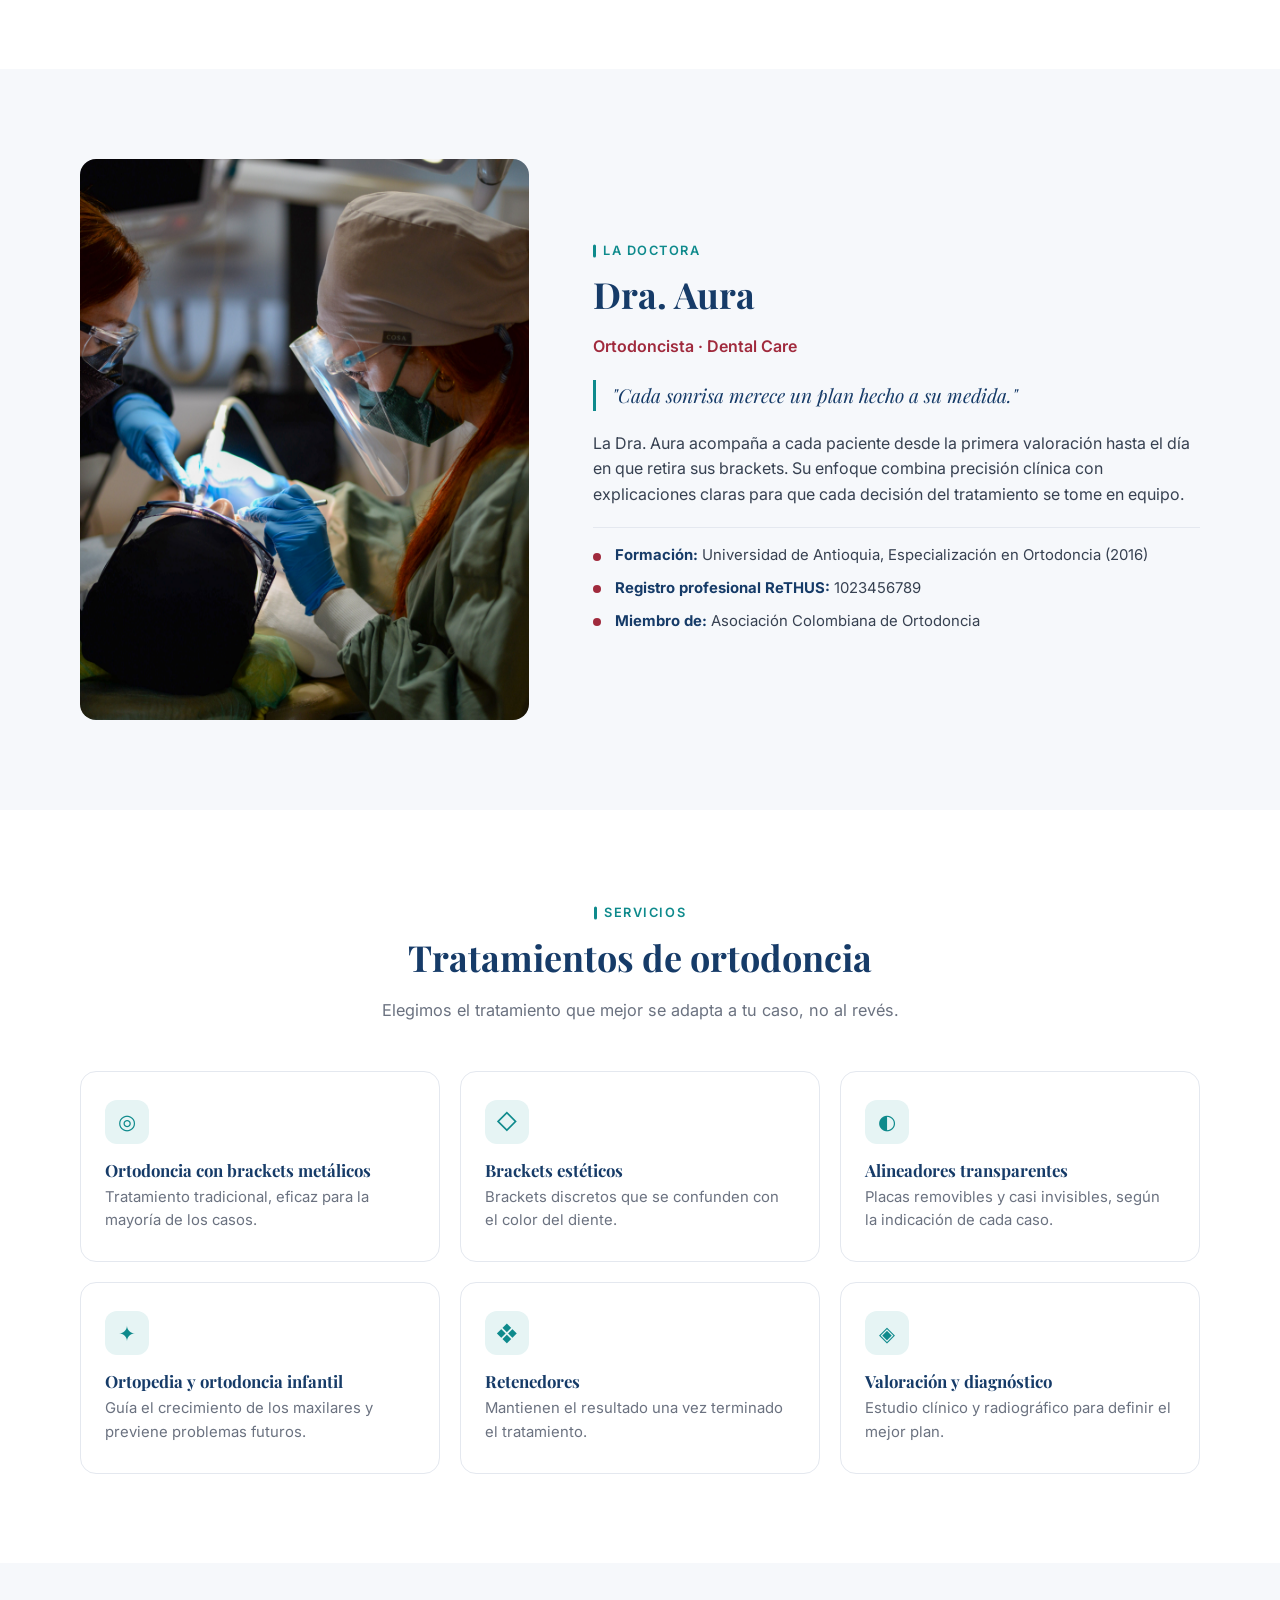
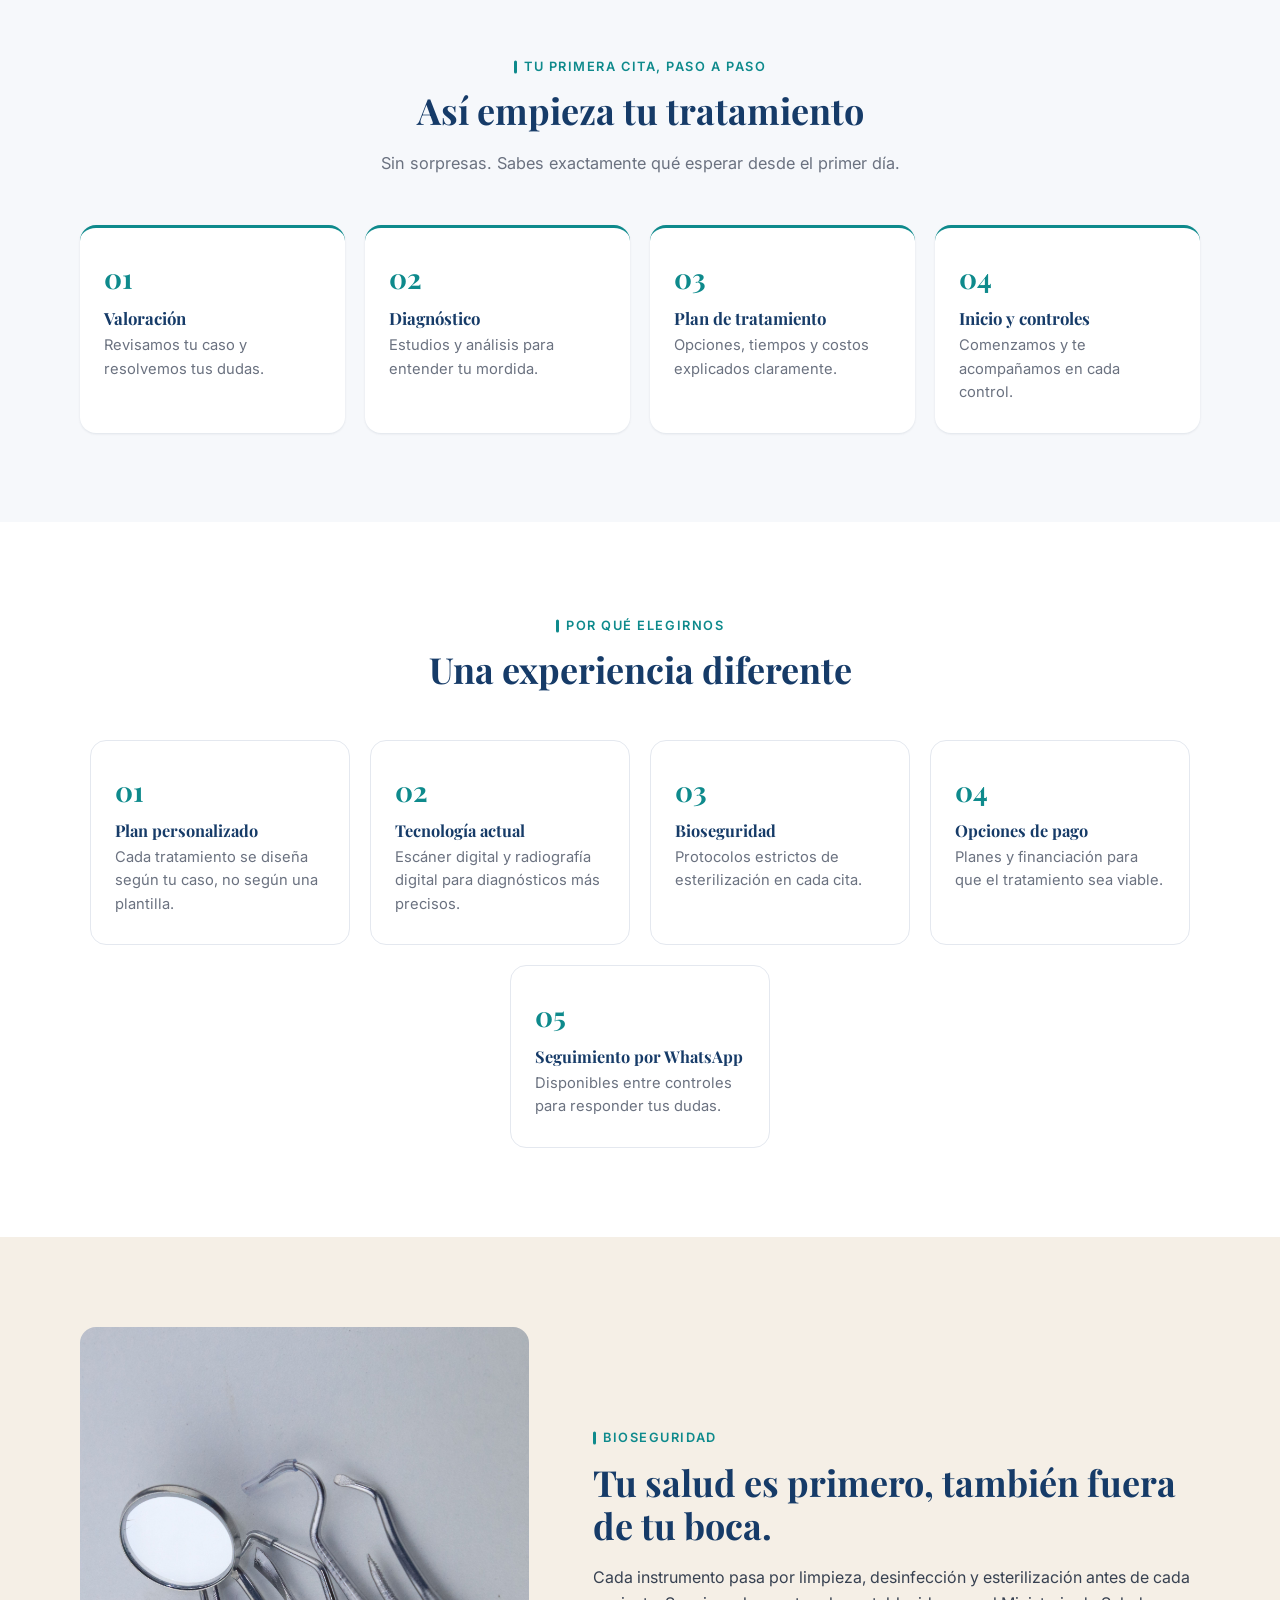
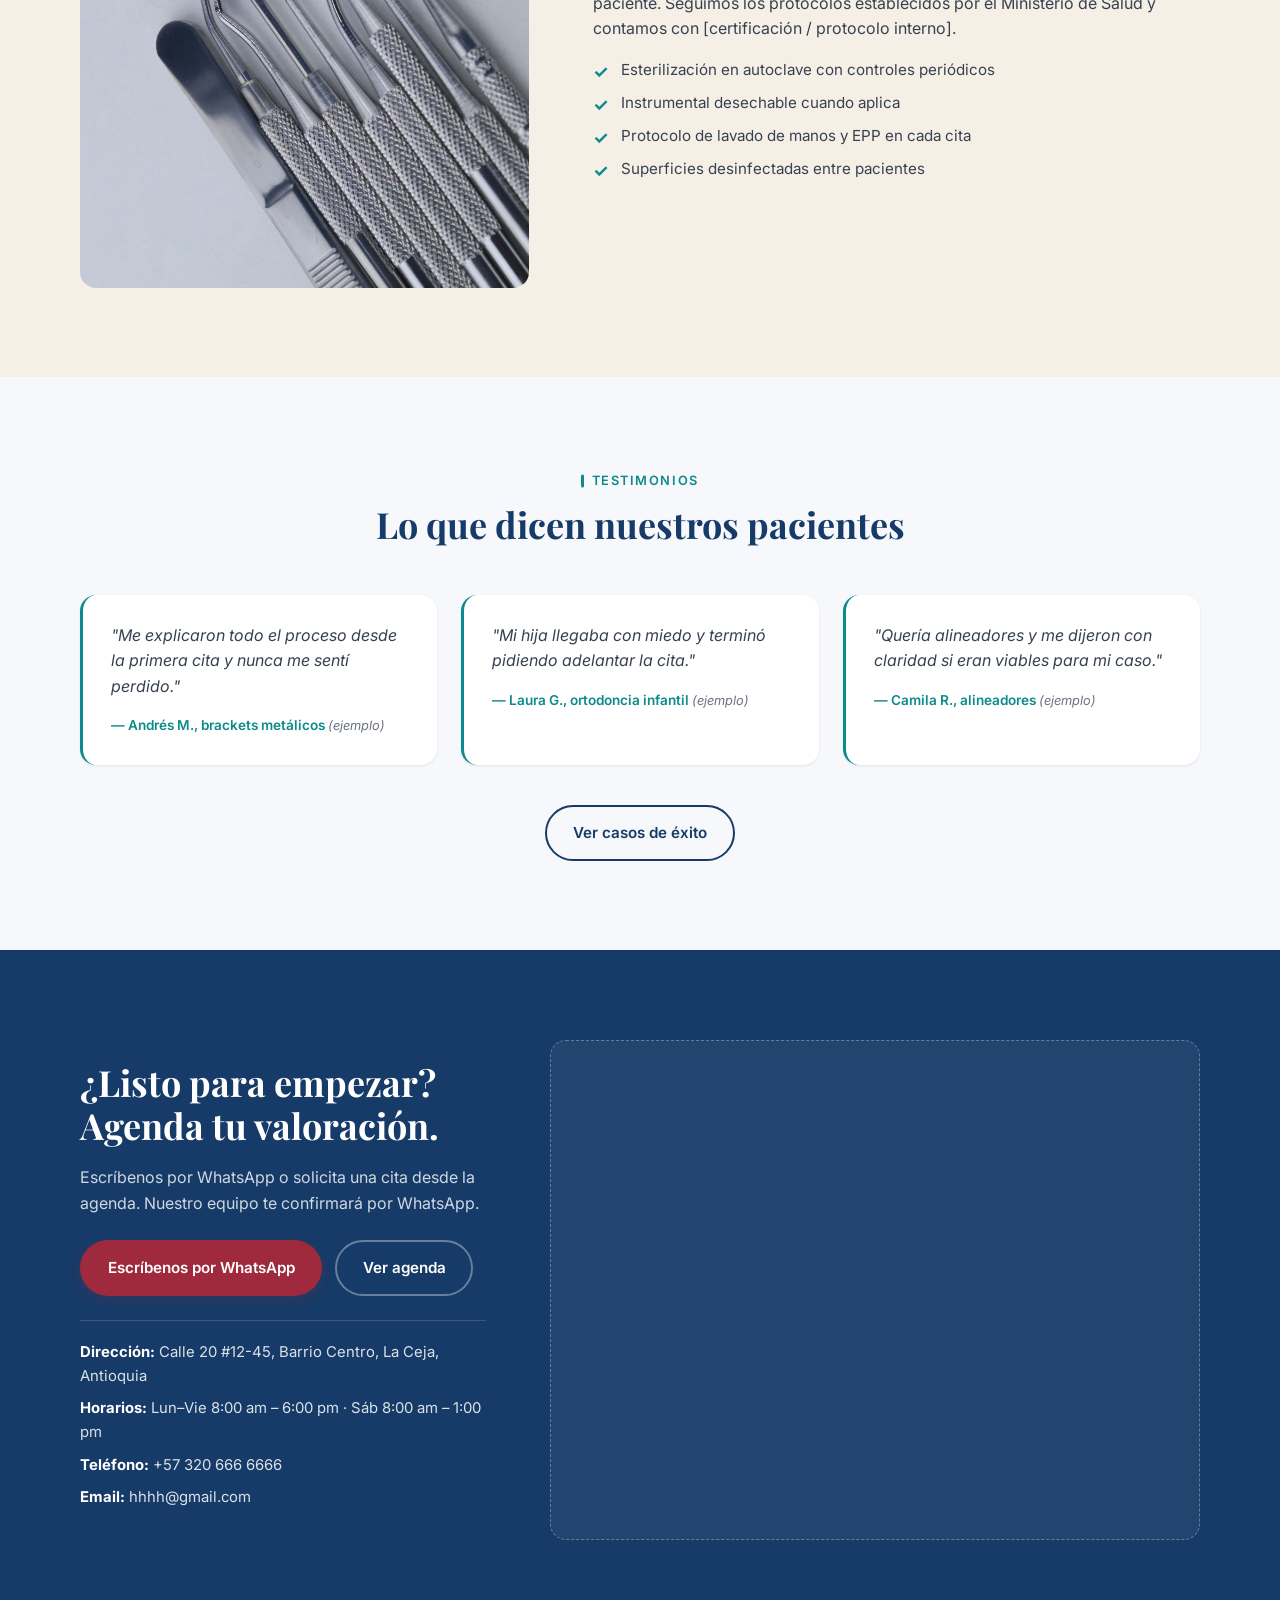
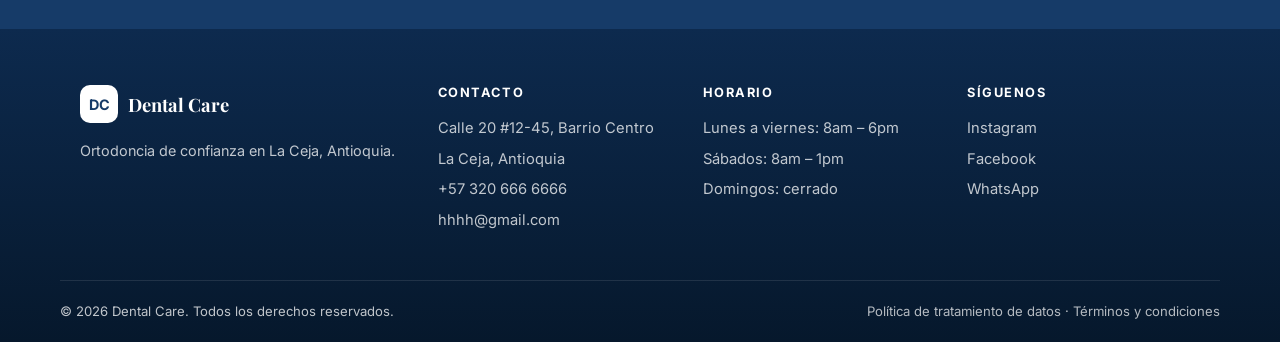
==== commit 1c5f130c: "Update print statement from 'Hello' to 'Goodbye'" ====
--- a/index.html
+++ b/index.html
@@ -306,8 +306,7 @@
           </ul>
         </div>
         <div class="map-placeholder">
-          <iframe src="https://www.google.com/maps/embed?pb=!1m14!1m12!1m3!1d627.1090133378145!2d-75.43542546670955!3d6.0317807459325605!2m3!1f0!2f0!3f0!3m2!1i1024!2i768!4f13.1!5e1!3m2!1ses-419!2sco!4v1795130136363!5m2!1ses-419!2sco" width="600" height="450" style="border:0;" allowfullscreen="" loading="lazy" referrerpolicy="strict-origin-when-cross-origin"></iframe>
-        </div>
+<iframe src="https://www.google.com/maps/embed?pb=!1m14!1m12!1m3!1d274.4605690419432!2d-75.43576580539445!3d6.031588765302371!2m3!1f0!2f0!3f0!3m2!1i1024!2i768!4f13.1!5e1!3m2!1ses-419!2sco!4v1795130765858!5m2!1ses-419!2sco" width="600" height="450" style="border:0;" allowfullscreen="" loading="lazy" referrerpolicy="strict-origin-when-cross-origin"></iframe>        </div>
       </div>
     </div>
   </section>
--- a/styles.css
+++ b/styles.css
@@ -763,6 +763,13 @@
   text-align: center;
 }
 
+.media-img {
+  width: 100%;
+  aspect-ratio: 4 / 5;
+  object-fit: cover;
+  border-radius: var(--radius-lg);
+  display: block;
+}
 /* ---------- PAGE FORM RESPONSIVE ---------- */
 @media (max-width: 860px) {
   .form-inner { grid-template-columns: 1fr; }
